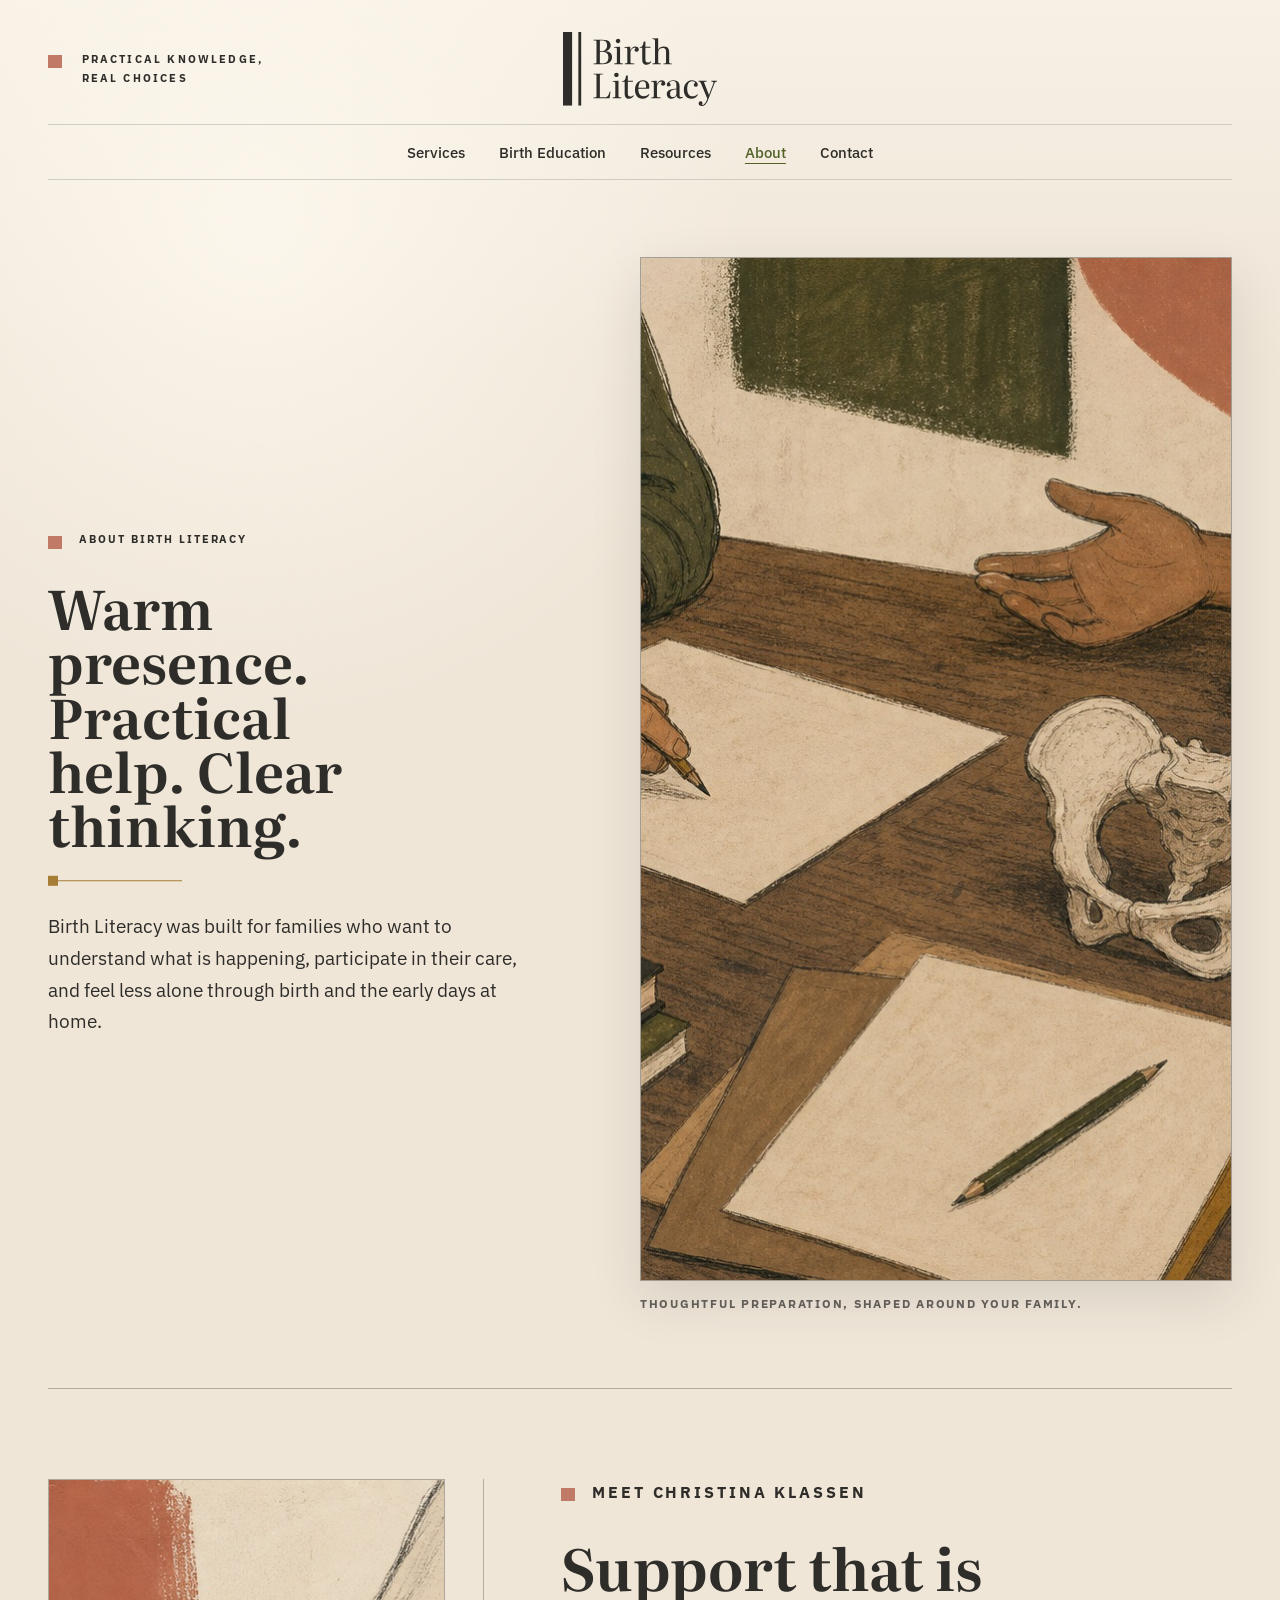
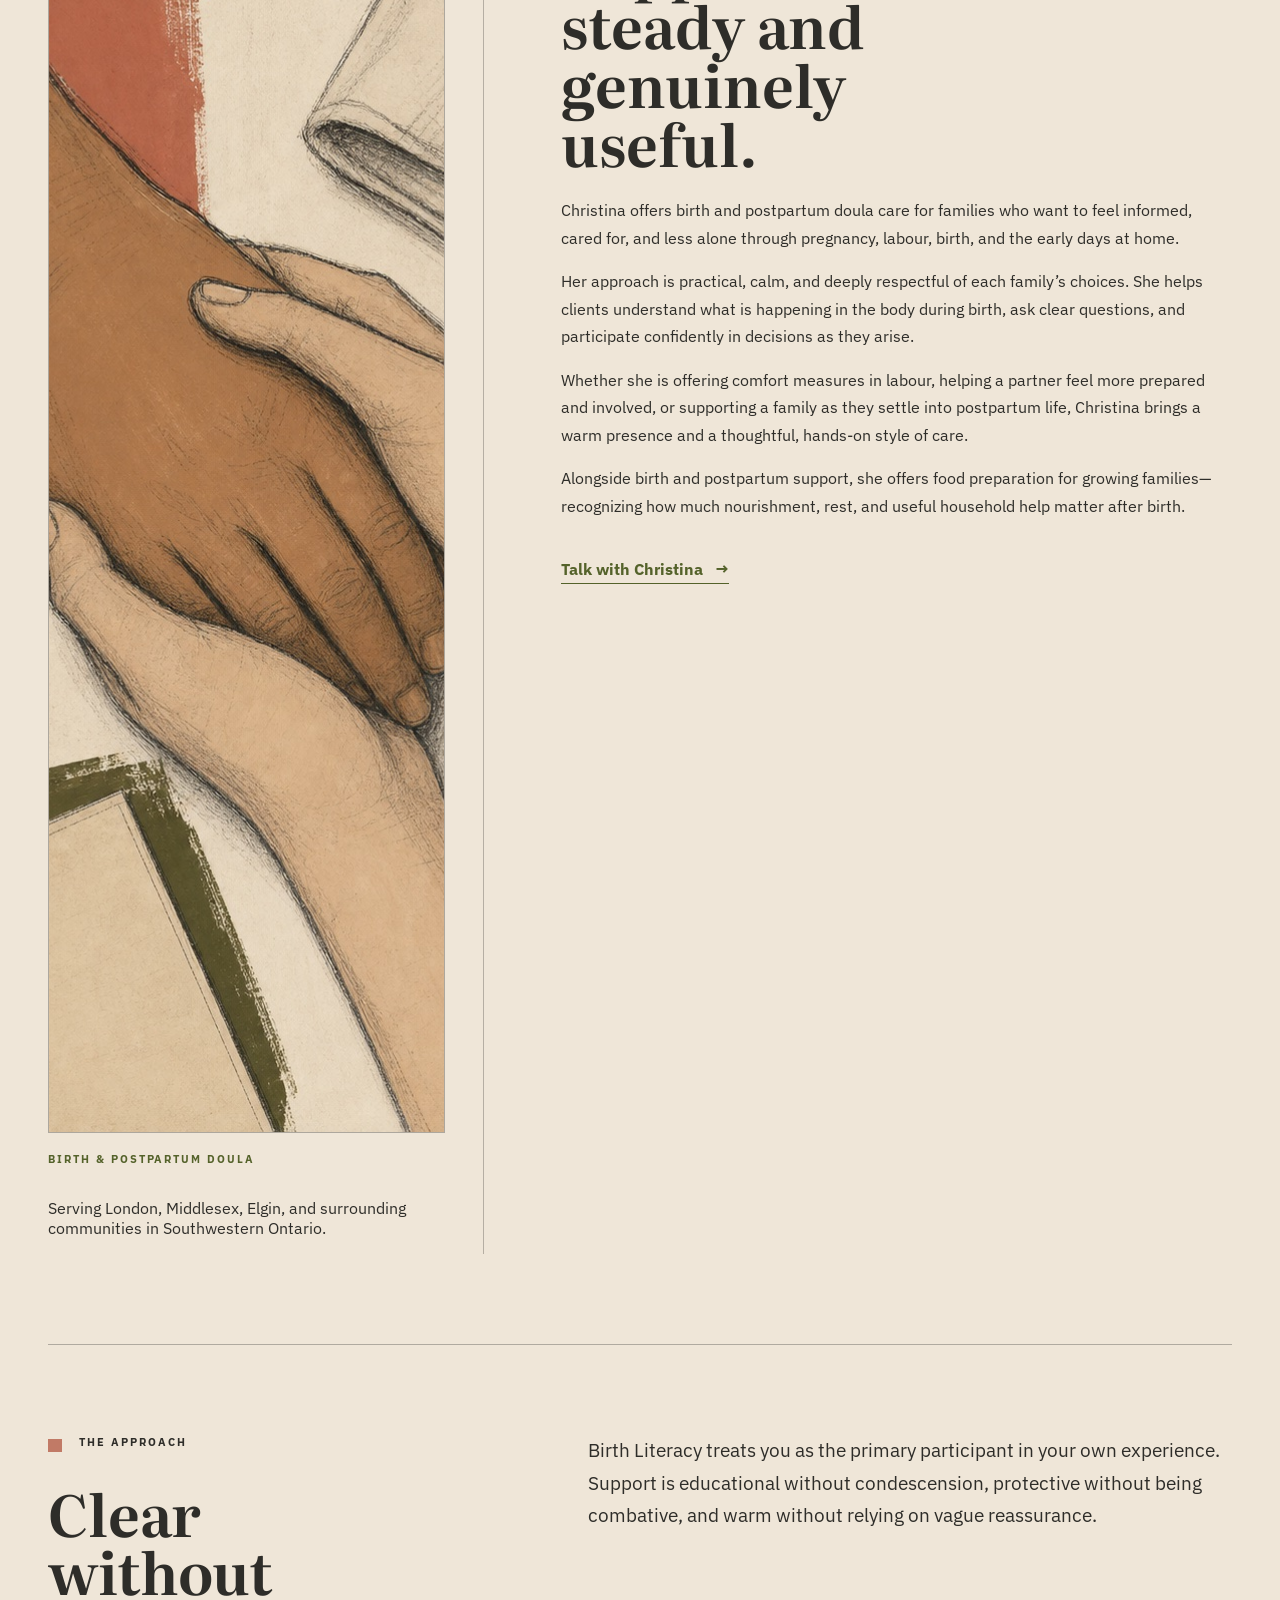
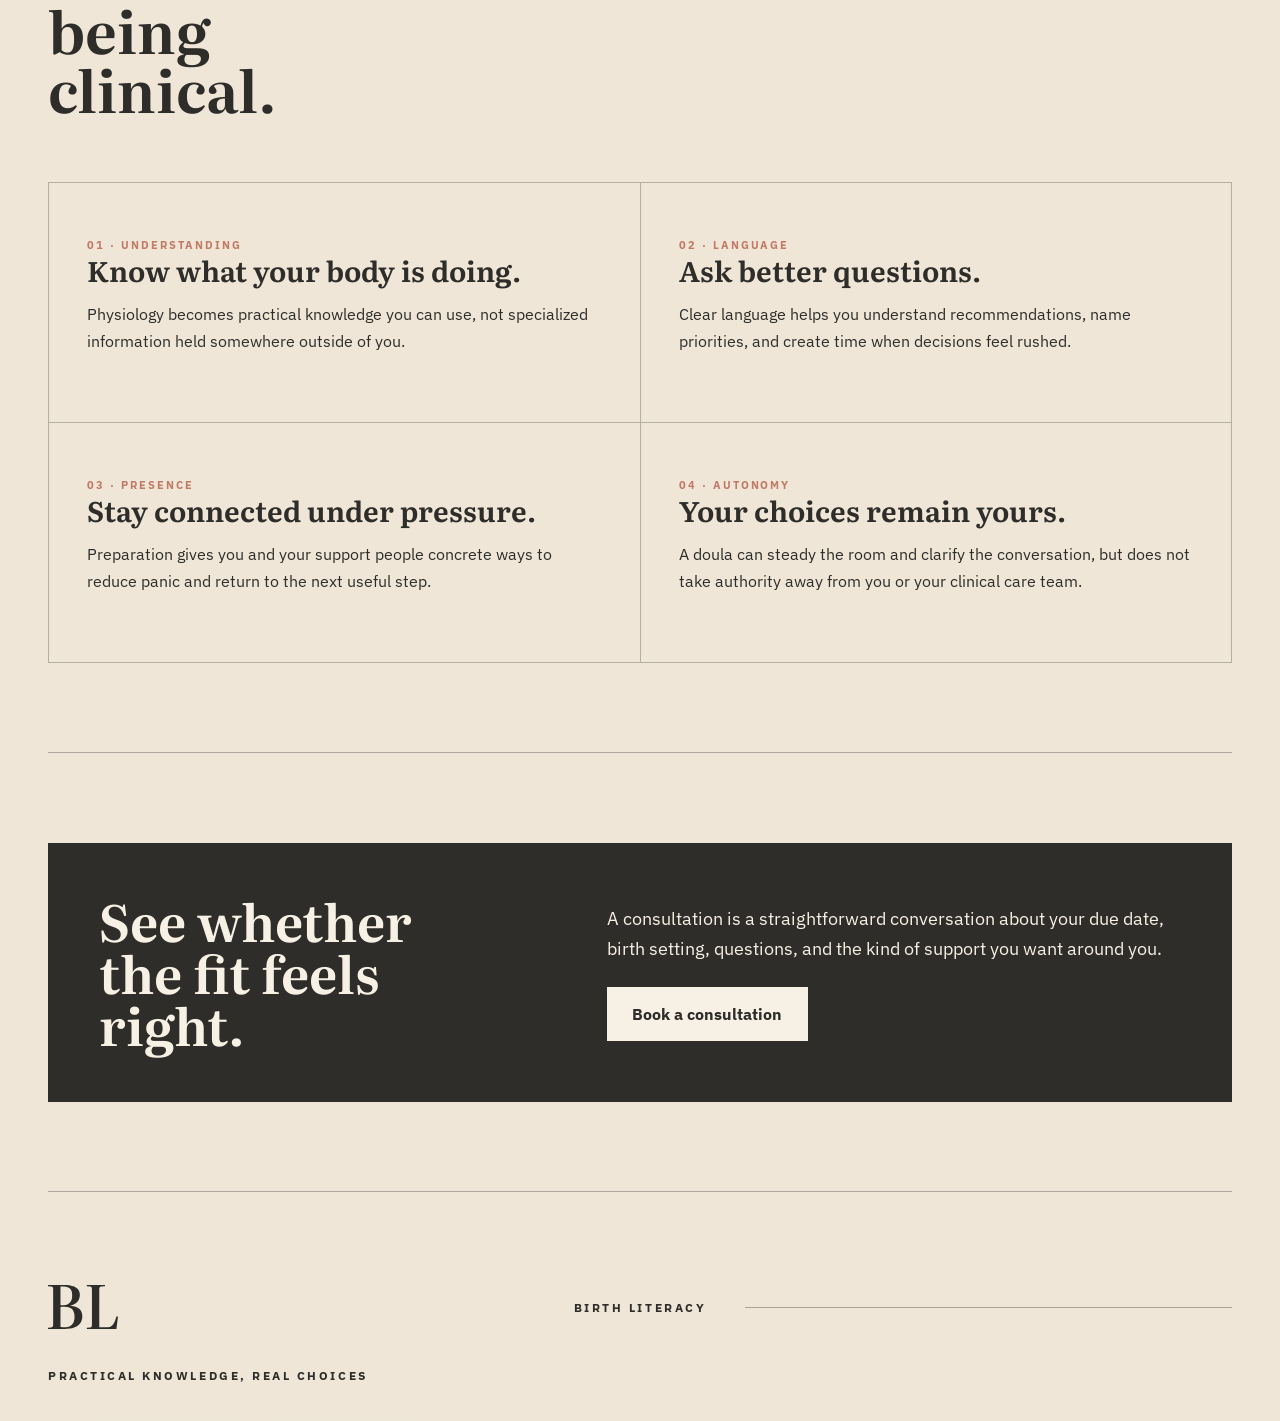
==== about.html @ 35ebf9c3 "Initial commit" ====
<!doctype html>
<html lang="en">
  <head>
    <meta charset="utf-8">
    <meta name="viewport" content="width=device-width, initial-scale=1">
    <meta name="description" content="Meet Christina Klassen, the birth and postpartum doula behind Birth Literacy, serving London, Middlesex, Elgin, and surrounding communities.">
    <title>About Christina | Birth Literacy</title>
    <link rel="preconnect" href="https://fonts.googleapis.com">
    <link rel="preconnect" href="https://fonts.gstatic.com" crossorigin>
    <link href="https://fonts.googleapis.com/css2?family=IBM+Plex+Sans:wght@400;500;600;700&amp;family=Literata:opsz,wght@7..72,500;7..72,600;7..72,700&amp;display=swap" rel="stylesheet">
    <link rel="icon" href="assets/logo-condensed.svg" type="image/svg+xml">
    <link rel="stylesheet" href="styles.css">
  </head>
  <body>
    <a class="skip-link" href="#main">Skip to main content</a>
    <header class="site-header" data-header>
      <div class="masthead" aria-label="Birth Literacy">
        <p class="masthead__kicker"><span aria-hidden="true"></span>Practical knowledge,<br>real choices</p>
        <a class="brand" href="index.html" aria-label="Birth Literacy home"><img src="assets/logo.svg" width="271" height="131" alt="Birth Literacy"></a>
      </div>
      <div class="nav-shell">
        <button class="nav-toggle" type="button" aria-expanded="false" aria-controls="primary-navigation"><span class="nav-toggle__lines" aria-hidden="true"></span><span class="nav-toggle__text">Menu</span></button>
        <nav class="primary-nav" id="primary-navigation" aria-label="Primary navigation">
          <a href="services.html">Services</a>
          <a href="birth-education.html">Birth Education</a>
          <a href="resources.html">Resources</a>
          <a href="about.html" aria-current="page">About</a>
          <a href="contact.html">Contact</a>
        </nav>
      </div>
    </header>

    <main class="page-main" id="main">
      <section class="page-hero" aria-labelledby="page-title">
        <div class="page-hero__copy">
          <p class="eyebrow"><span aria-hidden="true"></span>About Birth Literacy</p>
          <h1 id="page-title">Warm presence. Practical help. Clear thinking.</h1>
          <div class="measure-mark" aria-hidden="true"></div>
          <p class="page-hero__lede">Birth Literacy was built for families who want to understand what is happening, participate in their care, and feel less alone through birth and the early days at home.</p>
        </div>
        <figure class="page-hero__figure">
          <img src="assets/art-consultation.jpg" width="1536" height="1024" alt="Mixed-media illustration of a grounded birth preparation conversation at a table with notes and a pelvis model.">
          <figcaption>Thoughtful preparation, shaped around your family.</figcaption>
        </figure>
      </section>

      <section class="section-block" aria-labelledby="christina-title">
        <div class="about-profile">
          <aside class="about-profile__aside">
            <img src="assets/art-doula-support.jpg" width="1254" height="1254" alt="Mixed-media illustration of hands in a calm support gesture beside practical birth tools.">
            <p class="card-label">Birth &amp; postpartum doula</p>
            <p>Serving London, Middlesex, Elgin, and surrounding communities in Southwestern Ontario.</p>
          </aside>
          <div class="editorial-copy">
            <p class="eyebrow"><span aria-hidden="true"></span>Meet Christina Klassen</p>
            <h2 id="christina-title">Support that is steady and genuinely useful.</h2>
            <p>Christina offers birth and postpartum doula care for families who want to feel informed, cared for, and less alone through pregnancy, labour, birth, and the early days at home.</p>
            <p>Her approach is practical, calm, and deeply respectful of each family’s choices. She helps clients understand what is happening in the body during birth, ask clear questions, and participate confidently in decisions as they arise.</p>
            <p>Whether she is offering comfort measures in labour, helping a partner feel more prepared and involved, or supporting a family as they settle into postpartum life, Christina brings a warm presence and a thoughtful, hands-on style of care.</p>
            <p>Alongside birth and postpartum support, she offers food preparation for growing families—recognizing how much nourishment, rest, and useful household help matter after birth.</p>
            <a class="text-link" href="contact.html">Talk with Christina <span aria-hidden="true">→</span></a>
          </div>
        </div>
      </section>

      <section class="section-block" aria-labelledby="approach-title">
        <div class="section-heading">
          <div>
            <p class="eyebrow"><span aria-hidden="true"></span>The approach</p>
            <h2 id="approach-title">Clear without being clinical.</h2>
          </div>
          <p>Birth Literacy treats you as the primary participant in your own experience. Support is educational without condescension, protective without being combative, and warm without relying on vague reassurance.</p>
        </div>
        <div class="values-ledger">
          <article class="value-item">
            <p class="card-label">01 · Understanding</p>
            <h3>Know what your body is doing.</h3>
            <p>Physiology becomes practical knowledge you can use, not specialized information held somewhere outside of you.</p>
          </article>
          <article class="value-item">
            <p class="card-label">02 · Language</p>
            <h3>Ask better questions.</h3>
            <p>Clear language helps you understand recommendations, name priorities, and create time when decisions feel rushed.</p>
          </article>
          <article class="value-item">
            <p class="card-label">03 · Presence</p>
            <h3>Stay connected under pressure.</h3>
            <p>Preparation gives you and your support people concrete ways to reduce panic and return to the next useful step.</p>
          </article>
          <article class="value-item">
            <p class="card-label">04 · Autonomy</p>
            <h3>Your choices remain yours.</h3>
            <p>A doula can steady the room and clarify the conversation, but does not take authority away from you or your clinical care team.</p>
          </article>
        </div>
      </section>

      <section class="section-block">
        <div class="callout">
          <h2>See whether the fit feels right.</h2>
          <div>
            <p>A consultation is a straightforward conversation about your due date, birth setting, questions, and the kind of support you want around you.</p>
            <a class="button button--primary" href="contact.html">Book a consultation</a>
          </div>
        </div>
      </section>
    </main>

    <footer class="site-footer">
      <img src="assets/logo-condensed.svg" width="70" height="44" alt="Birth Literacy">
      <p>Birth Literacy</p><span aria-hidden="true"></span><p>Practical knowledge, real choices</p>
    </footer>
    <script src="script.js"></script>
  </body>
</html>
---- styles.css ----
:root {
  --ink: #2e2d29;
  --bone: #efe6d8;
  --bone-light: #f7f0e5;
  --bone-deep: #d9cebf;
  --olive: #54622a;
  --olive-dark: #3d4a1f;
  --clay: #c17a66;
  --brass: #a77d36;
  --white: #fffaf1;
  --shadow: 0 18px 48px rgba(46, 45, 41, 0.12);
  --serif: "Literata", Georgia, "Times New Roman", serif;
  --sans: "IBM Plex Sans", Arial, Helvetica, sans-serif;
  --page-pad: clamp(1rem, 4vw, 3rem);
  --rail-width: clamp(2.5rem, 5vw, 4.75rem);
}

*,
*::before,
*::after {
  box-sizing: border-box;
}

html {
  background: var(--bone);
  color: var(--ink);
  font-family: var(--sans);
  scroll-behavior: smooth;
}

@media (prefers-reduced-motion: reduce) {
  html {
    scroll-behavior: auto;
  }

  *,
  *::before,
  *::after {
    animation-duration: 0.01ms !important;
    animation-iteration-count: 1 !important;
    scroll-behavior: auto !important;
    transition-duration: 0.01ms !important;
  }
}

body {
  margin: 0;
  min-width: 320px;
  background:
    radial-gradient(circle at 20% 5%, rgba(255, 250, 241, 0.74), transparent 31rem),
    linear-gradient(180deg, var(--bone-light), var(--bone) 22rem);
  color: var(--ink);
}

body::before {
  position: fixed;
  inset: 0;
  z-index: -1;
  pointer-events: none;
  content: "";
  background-image:
    linear-gradient(rgba(46, 45, 41, 0.025) 1px, transparent 1px),
    linear-gradient(90deg, rgba(46, 45, 41, 0.018) 1px, transparent 1px);
  background-size: 32px 32px;
  mask-image: linear-gradient(to bottom, rgba(0, 0, 0, 0.28), rgba(0, 0, 0, 0.04));
}

img,
svg {
  display: block;
  max-width: 100%;
}

a {
  color: inherit;
}

a:hover {
  color: var(--olive);
}

a:focus-visible,
button:focus-visible,
input:focus-visible,
select:focus-visible,
textarea:focus-visible {
  outline: 3px solid var(--clay);
  outline-offset: 4px;
}

.skip-link {
  position: fixed;
  top: 1rem;
  left: 1rem;
  z-index: 20;
  padding: 0.75rem 1rem;
  background: var(--ink);
  color: var(--bone-light);
  font-weight: 700;
  transform: translateY(-150%);
}

.skip-link:focus {
  transform: translateY(0);
}

.site-header {
  position: relative;
  z-index: 10;
  width: min(100%, 1460px);
  margin: 0 auto;
  padding: clamp(1.1rem, 2.5vw, 2.1rem) var(--page-pad) 0;
}

.masthead {
  display: grid;
  grid-template-columns: minmax(9rem, 1fr) minmax(7rem, 12rem) minmax(9rem, 1fr);
  gap: clamp(1rem, 3vw, 3.2rem);
  align-items: center;
  padding: 0 0 clamp(0.75rem, 1.5vw, 1.1rem);
  border-bottom: 1px solid rgba(46, 45, 41, 0.18);
}

.brand {
  justify-self: center;
  width: clamp(7rem, 12vw, 11.5rem);
  text-decoration: none;
}

.brand img {
  width: 100%;
  height: auto;
}

.masthead__kicker {
  display: grid;
  grid-template-columns: auto 1fr;
  gap: 1.25rem;
  align-items: start;
  margin: 0;
  max-width: 18rem;
  color: var(--ink);
  font-size: clamp(0.68rem, 0.85vw, 0.83rem);
  font-weight: 700;
  letter-spacing: 0.2em;
  line-height: 1.75;
  text-transform: uppercase;
}

.masthead__kicker span,
.eyebrow span,
.square-marker {
  width: 0.85rem;
  height: 0.85rem;
  margin-top: 0.28rem;
  background: var(--clay);
}

.nav-shell {
  position: relative;
  padding: 0.55rem 0;
  border-bottom: 1px solid rgba(46, 45, 41, 0.18);
}

.primary-nav {
  display: flex;
  gap: clamp(1rem, 2.4vw, 2.8rem);
  align-items: center;
  justify-content: center;
  min-height: 2.3rem;
}

.primary-nav a:not(.button) {
  padding: 0.35rem 0.1rem;
  font-size: clamp(0.95rem, 1vw, 1.05rem);
  font-weight: 500;
  text-decoration-thickness: 1px;
  text-decoration-color: transparent;
  text-underline-offset: 0.35em;
}

.primary-nav a:not(.button):hover {
  text-decoration-color: currentColor;
}

.primary-nav a[aria-current="page"] {
  color: var(--olive);
  text-decoration-color: currentColor;
}

.nav-toggle {
  display: none;
}

.button {
  display: inline-flex;
  align-items: center;
  justify-content: center;
  min-height: 3.35rem;
  padding: 0.9rem 1.55rem;
  border: 1.5px solid var(--olive);
  border-radius: 0;
  font: 700 1rem/1 var(--sans);
  text-align: center;
  text-decoration: none;
  transition: background 160ms ease, color 160ms ease, border-color 160ms ease, transform 160ms ease;
}

.button:hover {
  transform: translateY(-1px);
}

.button--primary {
  background: var(--olive);
  color: var(--bone-light);
}

.button--primary:hover {
  background: var(--olive-dark);
  color: var(--bone-light);
}

.button--secondary {
  background: transparent;
  color: var(--ink);
}

.button--secondary:hover {
  border-color: var(--ink);
  background: rgba(84, 98, 42, 0.08);
  color: var(--ink);
}

main {
  width: min(100%, 1460px);
  margin: 0 auto;
  padding: 0 var(--page-pad) clamp(2rem, 5vw, 4rem);
}

.hero,
.support-section,
.confidence-section {
  position: relative;
  display: grid;
  gap: clamp(1rem, 3vw, 3.5rem);
}

.hero {
  grid-template-columns: minmax(18rem, 0.86fr) minmax(22rem, 0.82fr);
  align-items: center;
  min-height: clamp(22rem, 31vw, 29rem);
  padding: clamp(0.75rem, 1.7vw, 1.8rem) 0 clamp(1rem, 2vw, 2rem);
}

.hero__content {
  grid-column: 1;
  max-width: 34rem;
}

.hero__content .eyebrow {
  margin-bottom: 1.35rem;
}

.eyebrow,
.card-label {
  display: flex;
  gap: 1.1rem;
  align-items: center;
  margin: 0 0 1.9rem;
  color: var(--ink);
  font-size: clamp(0.68rem, 0.8vw, 0.78rem);
  font-weight: 700;
  letter-spacing: 0.18em;
  line-height: 1.45;
  text-transform: uppercase;
}

h1,
h2,
h3 {
  margin: 0;
  font-family: var(--serif);
  font-weight: 650;
  letter-spacing: 0;
}

h1 {
  max-width: 11.5ch;
  font-size: clamp(2.9rem, 4.25vw, 4.25rem);
  line-height: 1;
}

h2 {
  font-size: clamp(2.8rem, 4.5vw, 5rem);
  line-height: 1.02;
}

h3 {
  font-size: clamp(1.75rem, 2.3vw, 2.45rem);
  line-height: 1.08;
}

.measure-mark {
  position: relative;
  width: 8.4rem;
  height: 1.2rem;
  margin: 1.2rem 0 1.25rem;
}

.measure-mark::before,
.measure-mark::after {
  position: absolute;
  top: 50%;
  content: "";
  transform: translateY(-50%);
}

.measure-mark::before {
  left: 0;
  width: 100%;
  height: 1.5px;
  background: var(--brass);
}

.measure-mark::after {
  left: 0;
  width: 0.65rem;
  height: 0.65rem;
  background: var(--brass);
}

.hero__lede,
.support-feature p,
.support-note p,
.principle p,
.about-section p,
.contact-section p {
  font-size: clamp(1rem, 1.18vw, 1.18rem);
  line-height: 1.7;
}

.hero__lede {
  max-width: 30rem;
  margin: 0 0 1.55rem;
}

.actions {
  display: flex;
  flex-wrap: wrap;
  gap: 1rem;
}

.hero__figure {
  grid-column: 2;
  justify-self: end;
  position: relative;
  width: min(100%, 31rem);
  margin: 0;
}

.hero__figure::before {
  position: absolute;
  inset: clamp(0.7rem, 1.3vw, 1.1rem) clamp(-0.8rem, -1vw, -0.4rem) clamp(-0.8rem, -1vw, -0.4rem) clamp(0.7rem, 1.2vw, 1rem);
  z-index: -1;
  border: 1px solid rgba(46, 45, 41, 0.32);
  content: "";
}

.hero__image {
  width: 100%;
  height: clamp(17.5rem, 24vw, 23rem);
  object-fit: cover;
  object-position: 50% 54%;
  border: 1px solid rgba(46, 45, 41, 0.4);
  box-shadow: var(--shadow);
}

.hero__figure figcaption {
  margin-top: 0.9rem;
  color: rgba(46, 45, 41, 0.72);
  font-size: 0.86rem;
  font-weight: 700;
  letter-spacing: 0.14em;
  line-height: 1.4;
  text-transform: uppercase;
}

.index-line,
.site-footer {
  display: grid;
  grid-template-columns: 1fr auto 1fr;
  gap: clamp(1rem, 3vw, 2.5rem);
  align-items: center;
}

.index-line {
  margin: 0 0 clamp(2rem, 5vw, 4.8rem);
}

.index-line span,
.site-footer > span {
  height: 1px;
  background: rgba(46, 45, 41, 0.36);
}

.index-line p,
.site-footer p {
  margin: 0;
  font-size: clamp(0.72rem, 0.85vw, 0.82rem);
  font-weight: 700;
  letter-spacing: 0.22em;
  text-transform: uppercase;
}

.index-line b {
  display: inline-block;
  width: 0.42rem;
  height: 0.42rem;
  margin: 0 1rem 0.12rem;
  border-radius: 999px;
  background: var(--brass);
}

.support-section,
.confidence-section {
  padding: 0 0 clamp(3rem, 6vw, 5.6rem);
  border-bottom: 1px solid rgba(46, 45, 41, 0.32);
}

.support-intro {
  grid-column: 1;
  display: grid;
  grid-template-columns: minmax(15rem, 0.72fr) minmax(30rem, 1.4fr);
  gap: clamp(2rem, 4vw, 4rem);
  align-items: start;
}

.support-intro h2 {
  max-width: 10ch;
}

.support-layout {
  grid-column: 1;
  display: grid;
  grid-template-columns: repeat(3, minmax(0, 1fr));
  gap: clamp(1rem, 2vw, 1.8rem);
  margin-top: clamp(0.5rem, 2vw, 1.5rem);
}

.support-feature,
.support-note {
  position: relative;
  display: grid;
  grid-template-rows: auto auto auto 1fr auto;
  align-content: start;
  min-height: 19.5rem;
  padding: clamp(1.4rem, 2.5vw, 2.2rem);
  border-left: 1px solid rgba(46, 45, 41, 0.34);
}

.support-note {
  align-self: stretch;
  border-right: 1px solid rgba(46, 45, 41, 0.34);
}

.support-layout > :last-child {
  border-right: 1px solid rgba(46, 45, 41, 0.34);
}

.letter-marker {
  position: absolute;
  top: 1.4rem;
  left: 1.4rem;
  display: grid;
  place-items: center;
  width: 1.45rem;
  height: 1.45rem;
  background: var(--olive);
  color: var(--bone-light);
  font-size: 0.75rem;
  font-weight: 700;
}

.support-visual,
.principle__image {
  align-self: start;
  width: 100%;
  aspect-ratio: 1;
  height: auto;
  object-fit: cover;
  border: 1px solid rgba(46, 45, 41, 0.34);
  box-shadow: 0 12px 30px rgba(46, 45, 41, 0.08);
}

.support-visual {
  width: min(100%, 12rem);
  margin: 0 0 1.3rem;
}

.support-visual--note {
  margin: 0 0 1.3rem;
}

.support-feature p,
.support-note p,
.principle p {
  margin: 1rem 0 0;
}

.support-feature .card-label,
.support-note .card-label {
  margin-bottom: 0.65rem;
  color: var(--olive);
  letter-spacing: 0.16em;
}

.text-link {
  display: inline-flex;
  gap: 0.75rem;
  align-items: center;
  margin-top: 1.4rem;
  padding-bottom: 0.25rem;
  border-bottom: 1.5px solid var(--olive);
  color: var(--olive);
  font-weight: 700;
  text-decoration: none;
}

.text-link:hover {
  color: var(--ink);
  border-bottom-color: var(--ink);
}

/* Interior pages */

.page-main {
  padding-top: clamp(1.5rem, 3vw, 3rem);
}

.page-hero {
  display: grid;
  grid-template-columns: minmax(18rem, 0.82fr) minmax(22rem, 1fr);
  gap: clamp(2rem, 6vw, 7rem);
  align-items: center;
  padding: clamp(1.5rem, 3vw, 2.8rem) 0 clamp(3rem, 6vw, 6rem);
  border-bottom: 1px solid rgba(46, 45, 41, 0.32);
}

.page-hero__copy {
  max-width: 39rem;
}

.page-hero h1 {
  max-width: 11ch;
}

.page-hero__lede {
  max-width: 36rem;
  margin: 0;
  font-size: clamp(1.15rem, 1.5vw, 1.45rem);
  line-height: 1.65;
}

.page-hero__figure {
  position: relative;
  width: min(100%, 37rem);
  margin: 0;
  justify-self: end;
}

.page-hero__figure::before {
  position: absolute;
  inset: 0.9rem -0.8rem -0.8rem 0.9rem;
  z-index: -1;
  border: 1px solid rgba(46, 45, 41, 0.32);
  content: "";
}

.page-hero__figure img {
  width: 100%;
  aspect-ratio: 4 / 3;
  object-fit: cover;
  border: 1px solid rgba(46, 45, 41, 0.4);
  box-shadow: var(--shadow);
}

.page-hero__figure figcaption {
  margin-top: 0.9rem;
  color: rgba(46, 45, 41, 0.72);
  font-size: 0.78rem;
  font-weight: 700;
  letter-spacing: 0.14em;
  text-transform: uppercase;
}

.section-block {
  padding: clamp(3.2rem, 7vw, 7rem) 0;
  border-bottom: 1px solid rgba(46, 45, 41, 0.32);
}

.section-heading {
  display: grid;
  grid-template-columns: minmax(15rem, 0.72fr) minmax(20rem, 1fr);
  gap: clamp(2rem, 6vw, 7rem);
  align-items: start;
  margin-bottom: clamp(2.2rem, 5vw, 4.6rem);
}

.section-heading h2 {
  max-width: 10.5ch;
}

.section-heading > p {
  max-width: 43rem;
  margin: 0;
  font-size: clamp(1.15rem, 1.5vw, 1.45rem);
  line-height: 1.7;
}

.service-detail {
  display: grid;
  grid-template-columns: minmax(13rem, 0.62fr) minmax(20rem, 1.38fr);
  gap: clamp(2rem, 6vw, 7rem);
  padding: clamp(2.8rem, 5vw, 5rem) 0;
  border-top: 1px solid rgba(46, 45, 41, 0.24);
  scroll-margin-top: 2rem;
}

.service-detail:first-of-type {
  border-top: 0;
  padding-top: 0;
}

.service-detail__label {
  position: relative;
  padding-left: 3.2rem;
}

.service-detail__label .letter-marker {
  top: 0.25rem;
  left: 0;
}

.service-detail__label .card-label {
  margin-bottom: 0.8rem;
  color: var(--olive);
}

.service-detail__label h3 {
  max-width: 12ch;
}

.service-detail__body {
  display: grid;
  grid-template-columns: minmax(0, 1fr) minmax(11rem, 0.62fr);
  gap: clamp(1.5rem, 4vw, 4rem);
}

.service-detail__body > div > p:first-child,
.editorial-copy > p:first-child {
  margin-top: 0;
}

.service-detail__body p,
.editorial-copy p,
.resource-entry p,
.faq-list p,
.contact-panel p {
  font-size: clamp(1rem, 1.18vw, 1.18rem);
  line-height: 1.72;
}

.service-detail__body img {
  width: 100%;
  aspect-ratio: 1;
  object-fit: cover;
  border: 1px solid rgba(46, 45, 41, 0.34);
}

.plain-list,
.check-list {
  margin: 1.5rem 0 0;
  padding: 0;
  list-style: none;
}

.plain-list li,
.check-list li {
  position: relative;
  padding: 0.75rem 0 0.75rem 1.5rem;
  border-top: 1px solid rgba(46, 45, 41, 0.18);
  line-height: 1.55;
}

.plain-list li::before,
.check-list li::before {
  position: absolute;
  top: 1.25rem;
  left: 0;
  width: 0.45rem;
  height: 0.45rem;
  background: var(--brass);
  content: "";
}

.process-list {
  display: grid;
  grid-template-columns: repeat(4, minmax(0, 1fr));
  margin: 0;
  padding: 0;
  list-style: none;
}

.process-list li {
  min-height: 13rem;
  padding: 0 clamp(1rem, 2vw, 2rem);
  border-left: 1px solid rgba(46, 45, 41, 0.28);
}

.process-list li:last-child {
  border-right: 1px solid rgba(46, 45, 41, 0.28);
}

.process-list strong {
  display: block;
  margin-bottom: 1rem;
  color: var(--clay);
  font-family: var(--serif);
  font-size: clamp(2rem, 3vw, 3.2rem);
  line-height: 1;
}

.process-list h3 {
  font-size: clamp(1.35rem, 1.8vw, 1.8rem);
}

.process-list p {
  margin: 0.8rem 0 0;
  line-height: 1.6;
}

.topic-ledger,
.resource-list {
  border-top: 1px solid rgba(46, 45, 41, 0.34);
}

.topic-row,
.resource-entry {
  display: grid;
  grid-template-columns: 5rem minmax(15rem, 0.78fr) minmax(20rem, 1fr);
  gap: clamp(1rem, 4vw, 4rem);
  padding: clamp(1.8rem, 3vw, 3rem) 0;
  border-bottom: 1px solid rgba(46, 45, 41, 0.28);
}

.topic-row__number,
.resource-entry__number {
  margin: 0;
  color: var(--clay);
  font-family: var(--serif);
  font-size: clamp(2rem, 3.4vw, 3.5rem);
  line-height: 1;
}

.topic-row h3,
.resource-entry h2 {
  font-size: clamp(1.6rem, 2.5vw, 2.6rem);
}

.topic-row p,
.resource-entry p {
  margin: 0;
}

.callout {
  display: grid;
  grid-template-columns: minmax(16rem, 0.75fr) minmax(20rem, 1fr);
  gap: clamp(2rem, 6vw, 7rem);
  align-items: center;
  padding: clamp(2rem, 4vw, 4rem);
  background: var(--ink);
  color: var(--bone-light);
}

.callout h2 {
  max-width: 11ch;
  font-size: clamp(2.3rem, 4vw, 4.2rem);
}

.callout p {
  max-width: 42rem;
  margin: 0 0 1.5rem;
  font-size: clamp(1.1rem, 1.4vw, 1.35rem);
  line-height: 1.65;
}

.callout .button--primary {
  border-color: var(--bone-light);
  background: var(--bone-light);
  color: var(--ink);
}

.callout .button--primary:hover {
  border-color: var(--clay);
  background: var(--clay);
  color: var(--ink);
}

.resource-entry {
  grid-template-columns: 5rem minmax(16rem, 0.82fr) minmax(20rem, 1fr);
}

.resource-entry__body p + p {
  margin-top: 1rem;
}

.resource-entry blockquote {
  margin: 1.5rem 0 0;
  padding: 1rem 0 1rem 1.5rem;
  border-left: 0.45rem solid var(--brass);
  font-family: var(--serif);
  font-size: clamp(1.2rem, 1.8vw, 1.65rem);
  line-height: 1.5;
}

.faq-list {
  max-width: 56rem;
  margin-left: auto;
}

.faq-list details {
  border-top: 1px solid rgba(46, 45, 41, 0.3);
}

.faq-list details:last-child {
  border-bottom: 1px solid rgba(46, 45, 41, 0.3);
}

.faq-list summary {
  padding: 1.35rem 3rem 1.35rem 0;
  cursor: pointer;
  font-family: var(--serif);
  font-size: clamp(1.25rem, 2vw, 1.8rem);
  font-weight: 650;
}

.faq-list details p {
  max-width: 46rem;
  margin: 0;
  padding: 0 0 1.5rem;
}

.about-profile {
  display: grid;
  grid-template-columns: minmax(14rem, 0.65fr) minmax(22rem, 1fr);
  gap: clamp(2rem, 6vw, 7rem);
}

.about-profile__aside {
  padding-right: clamp(1rem, 3vw, 3rem);
  border-right: 1px solid rgba(46, 45, 41, 0.3);
}

.about-profile__aside img {
  width: 100%;
  aspect-ratio: 1;
  object-fit: cover;
  border: 1px solid rgba(46, 45, 41, 0.34);
}

.about-profile__aside .card-label {
  margin-top: 1.2rem;
  color: var(--olive);
}

.editorial-copy {
  max-width: 47rem;
}

.editorial-copy h2 {
  max-width: 12ch;
  margin-bottom: 1.6rem;
}

.values-ledger {
  display: grid;
  grid-template-columns: repeat(2, minmax(0, 1fr));
  border-top: 1px solid rgba(46, 45, 41, 0.3);
  border-left: 1px solid rgba(46, 45, 41, 0.3);
}

.value-item {
  min-height: 15rem;
  padding: clamp(1.5rem, 3vw, 3rem);
  border-right: 1px solid rgba(46, 45, 41, 0.3);
  border-bottom: 1px solid rgba(46, 45, 41, 0.3);
}

.value-item .card-label {
  color: var(--clay);
}

.value-item h3 {
  font-size: clamp(1.5rem, 2.2vw, 2.2rem);
}

.value-item p {
  margin: 1rem 0 0;
  line-height: 1.65;
}

.contact-grid {
  display: grid;
  grid-template-columns: minmax(16rem, 0.7fr) minmax(22rem, 1fr);
  gap: clamp(2rem, 7vw, 8rem);
  align-items: start;
}

.contact-panel {
  padding: clamp(1.5rem, 3vw, 3rem);
  border: 1px solid rgba(46, 45, 41, 0.34);
  background: rgba(255, 250, 241, 0.34);
}

.contact-panel h2 {
  max-width: 10ch;
  font-size: clamp(2rem, 3.3vw, 3.4rem);
}

.contact-panel .email-link {
  display: inline-block;
  margin-top: 1.25rem;
}

.contact-form {
  display: grid;
  grid-template-columns: repeat(2, minmax(0, 1fr));
  gap: 1.2rem 1.5rem;
}

.form-field {
  display: grid;
  gap: 0.55rem;
}

.form-field--full {
  grid-column: 1 / -1;
}

.form-field label {
  font-size: 0.8rem;
  font-weight: 700;
  letter-spacing: 0.12em;
  text-transform: uppercase;
}

.form-field input,
.form-field select,
.form-field textarea {
  width: 100%;
  min-height: 3.25rem;
  padding: 0.8rem 0.9rem;
  border: 1px solid rgba(46, 45, 41, 0.55);
  border-radius: 0;
  background: var(--bone-light);
  color: var(--ink);
  font: 1rem/1.45 var(--sans);
}

.form-field textarea {
  min-height: 9.5rem;
  resize: vertical;
}

.form-note {
  grid-column: 1 / -1;
  margin: 0;
  color: rgba(46, 45, 41, 0.72);
  font-size: 0.88rem;
  line-height: 1.5;
}

.contact-form .button {
  justify-self: start;
}

.confidence-section {
  grid-template-columns: minmax(0, 1fr);
  padding-top: clamp(2.6rem, 5vw, 4.6rem);
}

.section-anchor {
  position: absolute;
  top: -1rem;
}

.confidence-heading {
  grid-column: 1;
  max-width: 42rem;
}

.principles {
  grid-column: 1;
  display: grid;
  grid-template-columns: repeat(3, minmax(0, 1fr));
  gap: clamp(1rem, 2.2vw, 2.4rem);
  margin-top: clamp(1.5rem, 3vw, 2.6rem);
}

.principle {
  display: grid;
  grid-template-columns: auto minmax(5.5rem, 7.25rem) minmax(0, 1fr);
  gap: clamp(0.8rem, 1.5vw, 1.4rem);
  min-height: 12rem;
  padding-left: clamp(0rem, 1.2vw, 1rem);
  border-left: 1px solid rgba(46, 45, 41, 0.28);
}

.principle:first-child {
  border-left-color: transparent;
  padding-left: 0;
}

.principle__number {
  margin: 0 !important;
  color: var(--clay);
  font-family: var(--serif);
  font-size: clamp(2rem, 3.4vw, 3.5rem) !important;
  line-height: 1 !important;
}

.principle h3 {
  font-size: clamp(1.45rem, 2vw, 2rem);
}

.about-section,
.contact-section {
  display: grid;
  grid-template-columns: minmax(16rem, 0.72fr) minmax(20rem, 1fr);
  gap: clamp(2rem, 6vw, 7rem);
  padding: clamp(3rem, 6vw, 6rem) 0;
  border-bottom: 1px solid rgba(46, 45, 41, 0.32);
}

.about-section p,
.contact-copy p {
  max-width: 44rem;
  margin: 0;
  font-size: clamp(1.2rem, 1.5vw, 1.55rem);
  line-height: 1.7;
}

.about-section .eyebrow,
.contact-section .eyebrow {
  margin-bottom: 1.2rem;
}

.about-section h2,
.contact-section h2 {
  max-width: 10.5ch;
}

.contact-section {
  align-items: start;
  border-bottom: 0;
}

.contact-copy p {
  margin-top: 1.4rem;
}

.contact-card {
  display: grid;
  gap: clamp(1rem, 2vw, 1.5rem);
  border-left: 1px solid rgba(46, 45, 41, 0.34);
  padding-left: clamp(1.2rem, 2.6vw, 2.6rem);
}

.contact-card img {
  width: 100%;
  aspect-ratio: 16 / 10;
  height: auto;
  object-fit: cover;
  border: 1px solid rgba(46, 45, 41, 0.34);
}

.contact-card__body {
  display: flex;
  flex-direction: column;
  min-width: 0;
}

.contact-card__body .card-label {
  margin-bottom: 0.75rem;
  color: var(--olive);
}

.email-link {
  color: var(--ink);
  font-family: var(--serif);
  font-size: clamp(1.65rem, 2.7vw, 3rem);
  font-weight: 650;
  line-height: 1.05;
  overflow-wrap: anywhere;
  text-decoration-color: var(--clay);
  text-decoration-thickness: 0.08em;
  text-underline-offset: 0.12em;
}

.email-link:hover {
  color: var(--olive);
}

.site-footer {
  width: min(100%, 1460px);
  margin: 0 auto;
  padding: 1.8rem var(--page-pad) 2.4rem;
}

.site-footer img {
  width: 4.4rem;
  height: auto;
}

@media (max-width: 1120px) {
  .masthead {
    grid-template-columns: 1fr;
    justify-items: center;
    text-align: center;
  }

  .masthead__kicker {
    display: none;
  }

  .hero__content,
  .hero__figure {
    grid-column: 1;
  }

  .hero__figure {
    justify-self: center;
    width: min(100%, 31rem);
  }

  .support-intro {
    grid-template-columns: 1fr;
  }

  .principles,
  .about-section,
  .contact-section {
    grid-template-columns: 1fr;
  }

  .process-list {
    grid-template-columns: repeat(2, minmax(0, 1fr));
  }

  .process-list li:nth-child(3) {
    border-top: 1px solid rgba(46, 45, 41, 0.28);
    padding-top: 2rem;
  }

  .process-list li:nth-child(4) {
    border-top: 1px solid rgba(46, 45, 41, 0.28);
    border-right: 1px solid rgba(46, 45, 41, 0.28);
    padding-top: 2rem;
  }
}

@media (max-width: 820px) {
  :root {
    --page-pad: 1rem;
    --rail-width: 0rem;
  }

  .site-header {
    padding-top: 0.75rem;
  }

  .masthead {
    padding-bottom: 0.75rem;
  }

  .brand {
    width: min(10rem, 52vw);
  }

  .nav-shell {
    display: flex;
    justify-content: center;
    padding: 0.6rem 0;
  }

  .nav-toggle {
    display: inline-flex;
    gap: 0.7rem;
    align-items: center;
    min-height: 2.75rem;
    padding: 0.75rem 1rem;
    border: 1.5px solid var(--ink);
    background: transparent;
    color: var(--ink);
    font: 700 0.9rem/1 var(--sans);
    letter-spacing: 0.12em;
    text-transform: uppercase;
  }

  .nav-toggle__lines {
    position: relative;
    width: 1.1rem;
    height: 0.75rem;
  }

  .nav-toggle__lines::before,
  .nav-toggle__lines::after {
    position: absolute;
    left: 0;
    width: 100%;
    height: 2px;
    background: currentColor;
    content: "";
  }

  .nav-toggle__lines::before {
    top: 0.1rem;
  }

  .nav-toggle__lines::after {
    bottom: 0.1rem;
  }

  .primary-nav {
    position: absolute;
    top: calc(100% - 1px);
    right: 0;
    left: 0;
    display: none;
    flex-direction: column;
    align-items: stretch;
    gap: 0;
    padding: 0.6rem;
    border: 1px solid rgba(46, 45, 41, 0.36);
    background: var(--bone-light);
    box-shadow: var(--shadow);
  }

  .site-header.is-open .primary-nav {
    display: flex;
  }

  .primary-nav a:not(.button),
  .primary-nav .button {
    width: 100%;
    justify-content: center;
    padding: 0.95rem 1rem;
  }

  .hero,
  .support-section,
  .confidence-section,
  .page-hero {
    display: block;
  }

  .hero {
    min-height: 0;
    padding-top: 1.35rem;
  }

  h1 {
    max-width: 10ch;
    font-size: clamp(2.2rem, 9.6vw, 2.9rem);
    line-height: 1.02;
  }

  h2 {
    font-size: clamp(2.45rem, 12vw, 4rem);
  }

  .hero__figure {
    margin-top: 1.45rem;
    width: 100%;
  }

  .hero__image {
    height: clamp(17rem, 76vw, 22rem);
  }

  .index-line {
    grid-template-columns: 1fr;
    justify-items: center;
    margin-top: 0.4rem;
    text-align: center;
  }

  .index-line p {
    display: flex;
    flex-wrap: wrap;
    justify-content: center;
    gap: 0.45rem 0.75rem;
    width: 100%;
    letter-spacing: 0.16em;
  }

  .index-line b {
    margin: 0 0 0.12rem;
  }

  .index-line span {
    width: 100%;
  }

  .support-layout,
  .principles {
    display: grid;
    grid-template-columns: 1fr;
  }

  .support-feature,
  .support-note,
  .support-feature--birth,
  .support-feature--doula {
    grid-column: auto;
    grid-row: auto;
  }

  .support-note {
    border-right: 0;
  }

  .support-feature {
    min-height: 0;
  }

  .support-layout > :last-child {
    border-right: 0;
  }

  .page-main {
    padding-top: 0;
  }

  .page-hero {
    padding-top: 1.35rem;
  }

  .page-hero__figure {
    width: 100%;
    margin-top: 2rem;
  }

  .section-heading,
  .service-detail,
  .service-detail__body,
  .callout,
  .about-profile,
  .contact-grid {
    grid-template-columns: 1fr;
  }

  .service-detail__body img {
    width: min(100%, 19rem);
  }

  .topic-row,
  .resource-entry {
    grid-template-columns: 3.5rem 1fr;
  }

  .topic-row > p:last-child,
  .resource-entry__body {
    grid-column: 2;
  }

  .about-profile__aside {
    padding-right: 0;
    padding-bottom: 2rem;
    border-right: 0;
    border-bottom: 1px solid rgba(46, 45, 41, 0.3);
  }

  .about-profile__aside img {
    width: min(100%, 22rem);
  }

  .values-ledger {
    grid-template-columns: 1fr;
  }

  .faq-list {
    margin-left: 0;
  }

  .principle,
  .principle:first-child {
    grid-template-columns: auto minmax(5.5rem, 7rem) 1fr;
    padding: 1.2rem 0 1.2rem 0;
    border-top: 1px solid rgba(46, 45, 41, 0.28);
    border-left: 0;
  }

  .about-section,
  .contact-section {
    padding: 3rem 0;
  }

  .contact-card {
    padding-left: 0;
    border-left: 0;
  }

  .contact-card img {
    aspect-ratio: 4 / 3;
  }

  .site-footer {
    grid-template-columns: 1fr;
    justify-items: center;
    text-align: center;
  }

  .site-footer > span {
    width: 100%;
  }
}

@media (max-width: 520px) {
  .eyebrow,
  .card-label {
    gap: 0.75rem;
    font-size: 0.62rem;
    letter-spacing: 0.12em;
  }

  .index-line p {
    font-size: 0.62rem;
    letter-spacing: 0.1em;
  }

  .actions {
    display: grid;
  }

  .button {
    width: 100%;
  }

  .hero__figure figcaption {
    font-size: 0.76rem;
  }

  .email-link {
    font-size: clamp(1.35rem, 7.2vw, 1.85rem);
  }

  .support-visual {
    width: min(100%, 13rem);
    margin-left: auto;
    margin-right: auto;
  }

  .principle {
    display: block;
  }

  .principle__image {
    width: min(100%, 13rem);
    margin: 0 0 1rem;
  }

  .principle__number {
    margin-bottom: 0.75rem !important;
  }

  .principle h3 {
    font-size: 1.35rem;
  }

  .process-list,
  .contact-form {
    grid-template-columns: 1fr;
  }

  .process-list li,
  .process-list li:nth-child(3),
  .process-list li:nth-child(4) {
    min-height: 0;
    padding: 1.5rem 0;
    border-top: 1px solid rgba(46, 45, 41, 0.28);
    border-right: 0;
    border-left: 0;
  }

  .topic-row,
  .resource-entry {
    display: block;
  }

  .topic-row__number,
  .resource-entry__number {
    margin-bottom: 1rem;
  }

  .topic-row h3,
  .resource-entry h2 {
    margin-bottom: 1rem;
  }
}
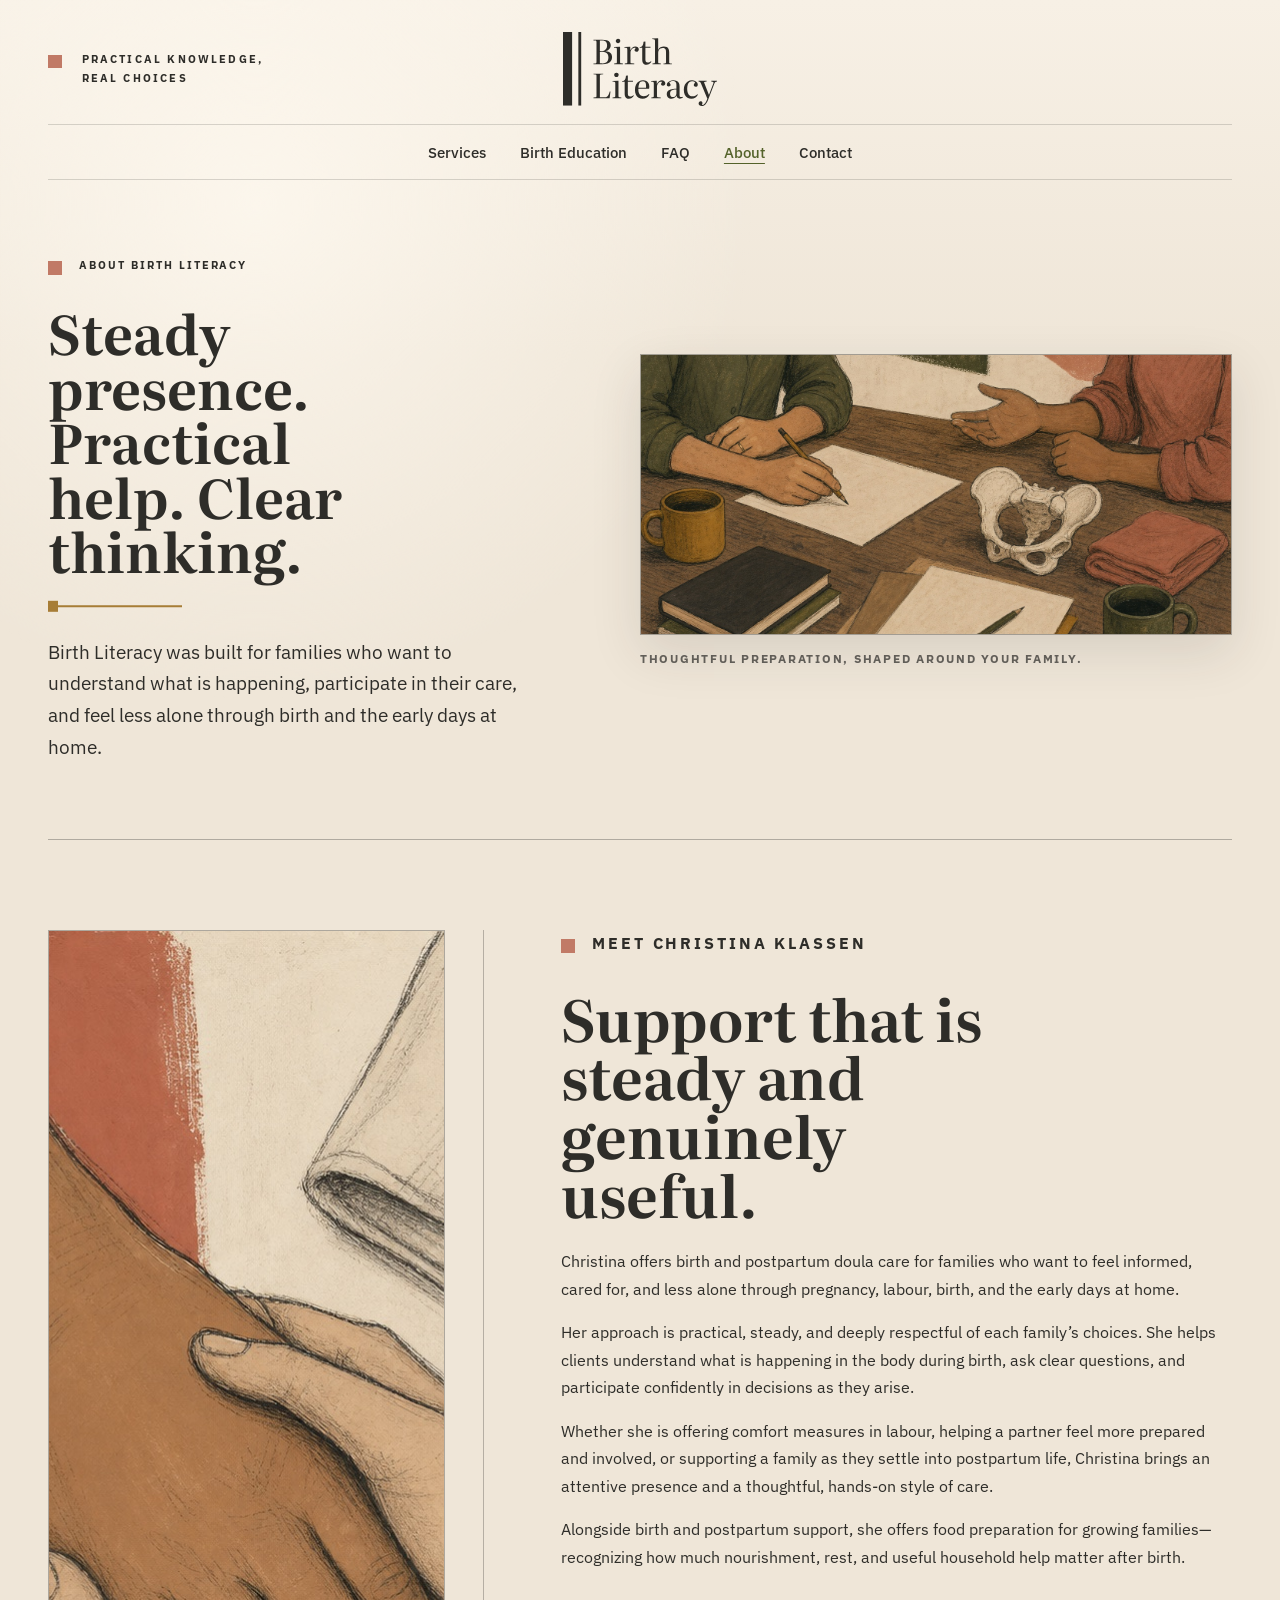
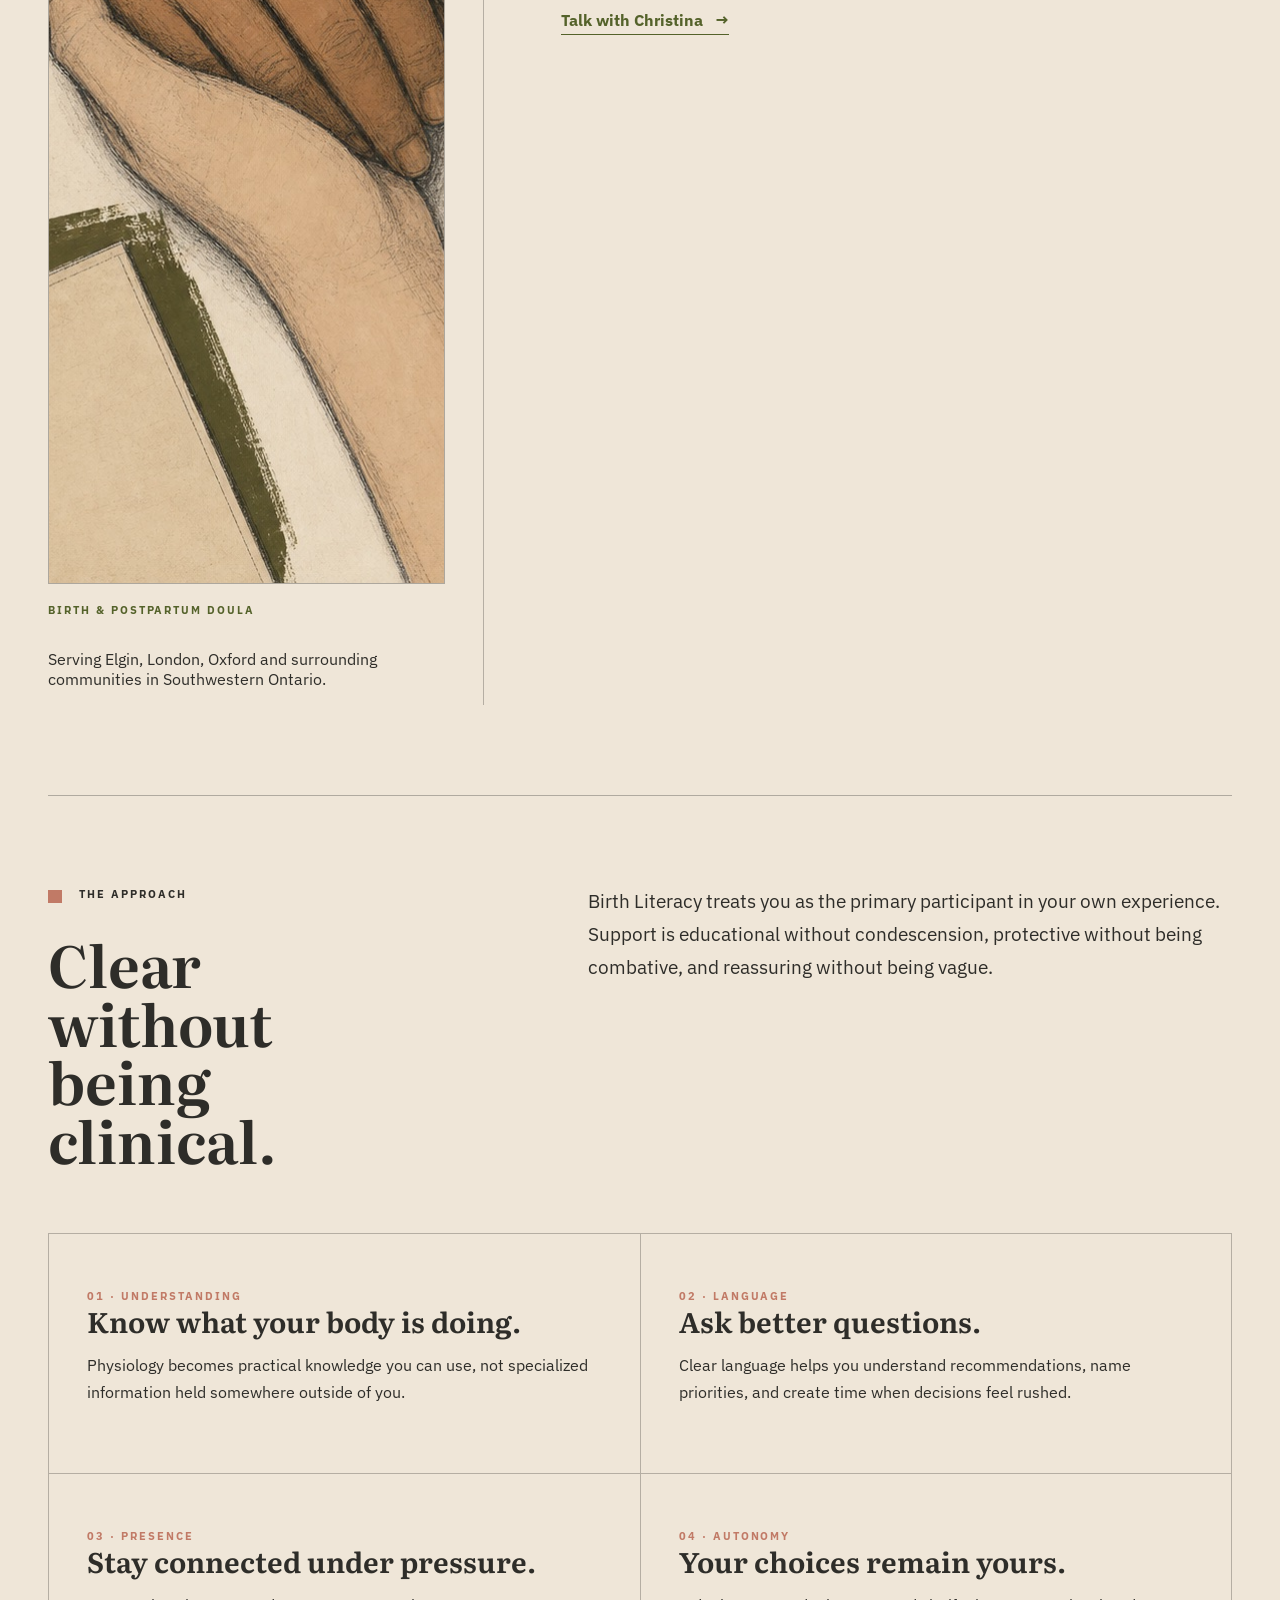
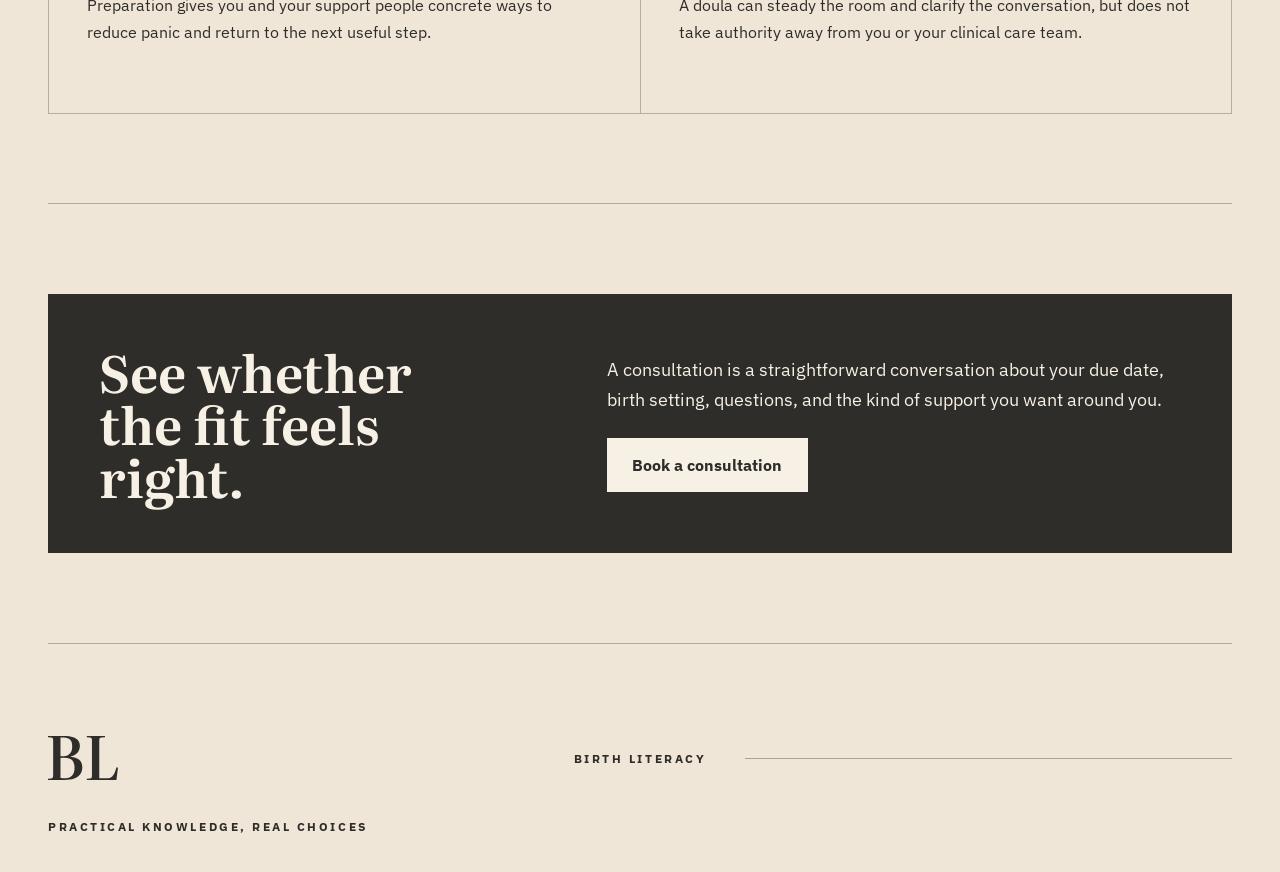
==== commit e75825c5: "Site changes" ====
--- a/about.html
+++ b/about.html
@@ -3,7 +3,7 @@
   <head>
     <meta charset="utf-8">
     <meta name="viewport" content="width=device-width, initial-scale=1">
-    <meta name="description" content="Meet Christina Klassen, the birth and postpartum doula behind Birth Literacy, serving London, Middlesex, Elgin, and surrounding communities.">
+    <meta name="description" content="Meet Christina Klassen, the birth and postpartum doula behind Birth Literacy, serving Elgin, London, Oxford, and surrounding communities.">
     <title>About Christina | Birth Literacy</title>
     <link rel="preconnect" href="https://fonts.googleapis.com">
     <link rel="preconnect" href="https://fonts.gstatic.com" crossorigin>
@@ -23,7 +23,7 @@
         <nav class="primary-nav" id="primary-navigation" aria-label="Primary navigation">
           <a href="services.html">Services</a>
           <a href="birth-education.html">Birth Education</a>
-          <a href="resources.html">Resources</a>
+          <a href="faq.html">FAQ</a>
           <a href="about.html" aria-current="page">About</a>
           <a href="contact.html">Contact</a>
         </nav>
@@ -34,7 +34,7 @@
       <section class="page-hero" aria-labelledby="page-title">
         <div class="page-hero__copy">
           <p class="eyebrow"><span aria-hidden="true"></span>About Birth Literacy</p>
-          <h1 id="page-title">Warm presence. Practical help. Clear thinking.</h1>
+          <h1 id="page-title">Steady presence. Practical help. Clear thinking.</h1>
           <div class="measure-mark" aria-hidden="true"></div>
           <p class="page-hero__lede">Birth Literacy was built for families who want to understand what is happening, participate in their care, and feel less alone through birth and the early days at home.</p>
         </div>
@@ -47,16 +47,16 @@
       <section class="section-block" aria-labelledby="christina-title">
         <div class="about-profile">
           <aside class="about-profile__aside">
-            <img src="assets/art-doula-support.jpg" width="1254" height="1254" alt="Mixed-media illustration of hands in a calm support gesture beside practical birth tools.">
+            <img src="assets/art-doula-support.jpg" width="1254" height="1254" alt="Mixed-media illustration of hands in a supportive gesture beside practical birth tools.">
             <p class="card-label">Birth &amp; postpartum doula</p>
-            <p>Serving London, Middlesex, Elgin, and surrounding communities in Southwestern Ontario.</p>
+            <p>Serving Elgin, London, Oxford and surrounding communities in Southwestern Ontario.</p>
           </aside>
           <div class="editorial-copy">
             <p class="eyebrow"><span aria-hidden="true"></span>Meet Christina Klassen</p>
             <h2 id="christina-title">Support that is steady and genuinely useful.</h2>
             <p>Christina offers birth and postpartum doula care for families who want to feel informed, cared for, and less alone through pregnancy, labour, birth, and the early days at home.</p>
-            <p>Her approach is practical, calm, and deeply respectful of each family’s choices. She helps clients understand what is happening in the body during birth, ask clear questions, and participate confidently in decisions as they arise.</p>
-            <p>Whether she is offering comfort measures in labour, helping a partner feel more prepared and involved, or supporting a family as they settle into postpartum life, Christina brings a warm presence and a thoughtful, hands-on style of care.</p>
+            <p>Her approach is practical, steady, and deeply respectful of each family’s choices. She helps clients understand what is happening in the body during birth, ask clear questions, and participate confidently in decisions as they arise.</p>
+            <p>Whether she is offering comfort measures in labour, helping a partner feel more prepared and involved, or supporting a family as they settle into postpartum life, Christina brings an attentive presence and a thoughtful, hands-on style of care.</p>
             <p>Alongside birth and postpartum support, she offers food preparation for growing families—recognizing how much nourishment, rest, and useful household help matter after birth.</p>
             <a class="text-link" href="contact.html">Talk with Christina <span aria-hidden="true">→</span></a>
           </div>
@@ -69,7 +69,7 @@
             <p class="eyebrow"><span aria-hidden="true"></span>The approach</p>
             <h2 id="approach-title">Clear without being clinical.</h2>
           </div>
-          <p>Birth Literacy treats you as the primary participant in your own experience. Support is educational without condescension, protective without being combative, and warm without relying on vague reassurance.</p>
+          <p>Birth Literacy treats you as the primary participant in your own experience. Support is educational without condescension, protective without being combative, and reassuring without being vague.</p>
         </div>
         <div class="values-ledger">
           <article class="value-item">
--- a/styles.css
+++ b/styles.css
@@ -81,9 +81,7 @@
 
 a:focus-visible,
 button:focus-visible,
-input:focus-visible,
-select:focus-visible,
-textarea:focus-visible {
+summary:focus-visible {
   outline: 3px solid var(--clay);
   outline-offset: 4px;
 }
@@ -394,6 +392,7 @@
 }
 
 .index-line {
+  grid-template-columns: 1fr;
   margin: 0 0 clamp(2rem, 5vw, 4.8rem);
 }
 
@@ -442,7 +441,7 @@
 .support-layout {
   grid-column: 1;
   display: grid;
-  grid-template-columns: repeat(3, minmax(0, 1fr));
+  grid-template-columns: repeat(4, minmax(0, 1fr));
   gap: clamp(1rem, 2vw, 1.8rem);
   margin-top: clamp(0.5rem, 2vw, 1.5rem);
 }
@@ -454,7 +453,7 @@
   grid-template-rows: auto auto auto 1fr auto;
   align-content: start;
   min-height: 19.5rem;
-  padding: clamp(1.4rem, 2.5vw, 2.2rem);
+  padding: clamp(1.15rem, 2vw, 1.8rem);
   border-left: 1px solid rgba(46, 45, 41, 0.34);
 }
 
@@ -578,7 +577,7 @@
 
 .page-hero__figure img {
   width: 100%;
-  aspect-ratio: 4 / 3;
+  height: clamp(15rem, 22vw, 19rem);
   object-fit: cover;
   border: 1px solid rgba(46, 45, 41, 0.4);
   box-shadow: var(--shadow);
@@ -593,9 +592,25 @@
   text-transform: uppercase;
 }
 
+.page-hero--compact {
+  padding-bottom: clamp(2.5rem, 5vw, 4.5rem);
+}
+
+.page-hero--compact .page-hero__figure {
+  width: min(100%, 32rem);
+}
+
 .section-block {
   padding: clamp(3.2rem, 7vw, 7rem) 0;
   border-bottom: 1px solid rgba(46, 45, 41, 0.32);
+}
+
+.section-block--first {
+  padding-top: clamp(2.5rem, 5vw, 4.8rem);
+}
+
+.section-title {
+  max-width: 10.5ch;
 }
 
 .section-heading {
@@ -670,10 +685,16 @@
   line-height: 1.72;
 }
 
+.service-note {
+  margin-top: 1.5rem;
+  color: var(--olive);
+}
+
 .service-detail__body img {
   width: 100%;
-  aspect-ratio: 1;
+  aspect-ratio: 16 / 10;
   object-fit: cover;
+  object-position: center;
   border: 1px solid rgba(46, 45, 41, 0.34);
 }
 
@@ -837,6 +858,10 @@
 }
 
 .faq-list summary {
+  display: flex;
+  gap: 1rem;
+  align-items: center;
+  justify-content: space-between;
   padding: 1.35rem 3rem 1.35rem 0;
   cursor: pointer;
   font-family: var(--serif);
@@ -844,6 +869,23 @@
   font-weight: 650;
 }
 
+.faq-tags {
+  display: inline-flex;
+  flex: 0 0 auto;
+  flex-wrap: wrap;
+  gap: 0.4rem;
+  justify-content: flex-end;
+}
+
+.faq-tags > span {
+  padding: 0.35rem 0.55rem;
+  border: 1px solid rgba(84, 98, 42, 0.52);
+  color: var(--olive-dark);
+  font: 700 0.65rem/1 var(--sans);
+  letter-spacing: 0.08em;
+  text-transform: uppercase;
+}
+
 .faq-list details p {
   max-width: 46rem;
   margin: 0;
@@ -911,7 +953,7 @@
 
 .contact-grid {
   display: grid;
-  grid-template-columns: minmax(16rem, 0.7fr) minmax(22rem, 1fr);
+  grid-template-columns: repeat(2, minmax(0, 1fr));
   gap: clamp(2rem, 7vw, 8rem);
   align-items: start;
 }
@@ -932,56 +974,20 @@
   margin-top: 1.25rem;
 }
 
-.contact-form {
-  display: grid;
-  grid-template-columns: repeat(2, minmax(0, 1fr));
-  gap: 1.2rem 1.5rem;
-}
-
-.form-field {
-  display: grid;
-  gap: 0.55rem;
-}
-
-.form-field--full {
-  grid-column: 1 / -1;
-}
-
-.form-field label {
-  font-size: 0.8rem;
-  font-weight: 700;
-  letter-spacing: 0.12em;
-  text-transform: uppercase;
-}
-
-.form-field input,
-.form-field select,
-.form-field textarea {
-  width: 100%;
-  min-height: 3.25rem;
-  padding: 0.8rem 0.9rem;
-  border: 1px solid rgba(46, 45, 41, 0.55);
-  border-radius: 0;
-  background: var(--bone-light);
-  color: var(--ink);
-  font: 1rem/1.45 var(--sans);
-}
-
-.form-field textarea {
-  min-height: 9.5rem;
-  resize: vertical;
-}
-
-.form-note {
-  grid-column: 1 / -1;
-  margin: 0;
-  color: rgba(46, 45, 41, 0.72);
-  font-size: 0.88rem;
-  line-height: 1.5;
-}
-
-.contact-form .button {
-  justify-self: start;
+.contact-direct {
+  max-width: 38rem;
+  padding: clamp(1.5rem, 3vw, 3rem) 0;
+}
+
+.contact-direct h2 {
+  max-width: 10ch;
+  font-size: clamp(2rem, 3.3vw, 3.4rem);
+}
+
+.contact-direct p:not(.eyebrow) {
+  margin: 1.25rem 0 1.5rem;
+  font-size: clamp(1rem, 1.18vw, 1.18rem);
+  line-height: 1.72;
 }
 
 .confidence-section {
@@ -1145,6 +1151,14 @@
 
   .support-intro {
     grid-template-columns: 1fr;
+  }
+
+  .support-layout {
+    grid-template-columns: repeat(2, minmax(0, 1fr));
+  }
+
+  .support-layout > :nth-child(2) {
+    border-right: 1px solid rgba(46, 45, 41, 0.34);
   }
 
   .principles,
@@ -1338,6 +1352,10 @@
     border-right: 0;
   }
 
+  .support-layout > :nth-child(2) {
+    border-right: 0;
+  }
+
   .page-main {
     padding-top: 0;
   }
@@ -1349,6 +1367,10 @@
   .page-hero__figure {
     width: 100%;
     margin-top: 2rem;
+  }
+
+  .page-hero__figure img {
+    height: clamp(12rem, 48vw, 16rem);
   }
 
   .section-heading,
@@ -1393,6 +1415,11 @@
     margin-left: 0;
   }
 
+  .faq-list summary {
+    align-items: flex-start;
+    padding-right: 0;
+  }
+
   .principle,
   .principle:first-child {
     grid-template-columns: auto minmax(5.5rem, 7rem) 1fr;
@@ -1478,9 +1505,16 @@
     font-size: 1.35rem;
   }
 
-  .process-list,
-  .contact-form {
+  .process-list {
     grid-template-columns: 1fr;
+  }
+
+  .faq-list summary {
+    display: grid;
+  }
+
+  .faq-tags {
+    justify-content: flex-start;
   }
 
   .process-list li,
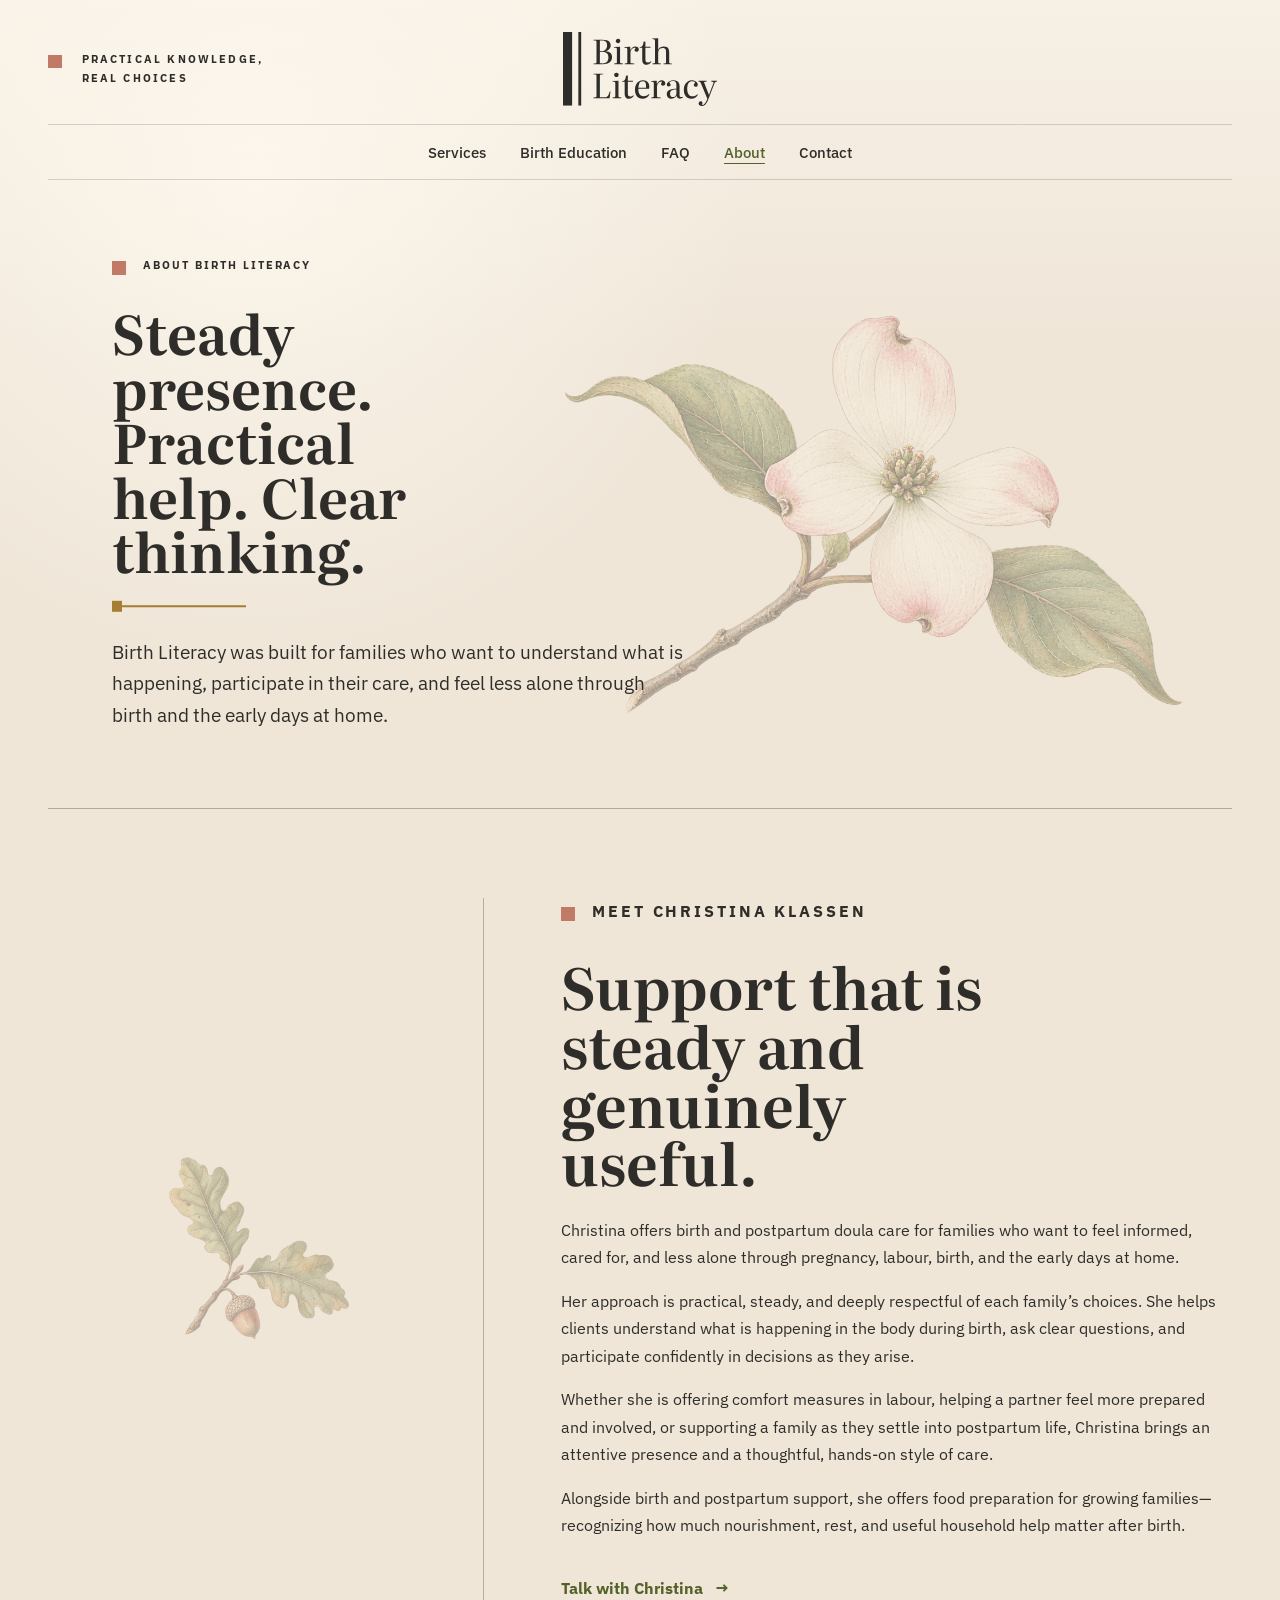
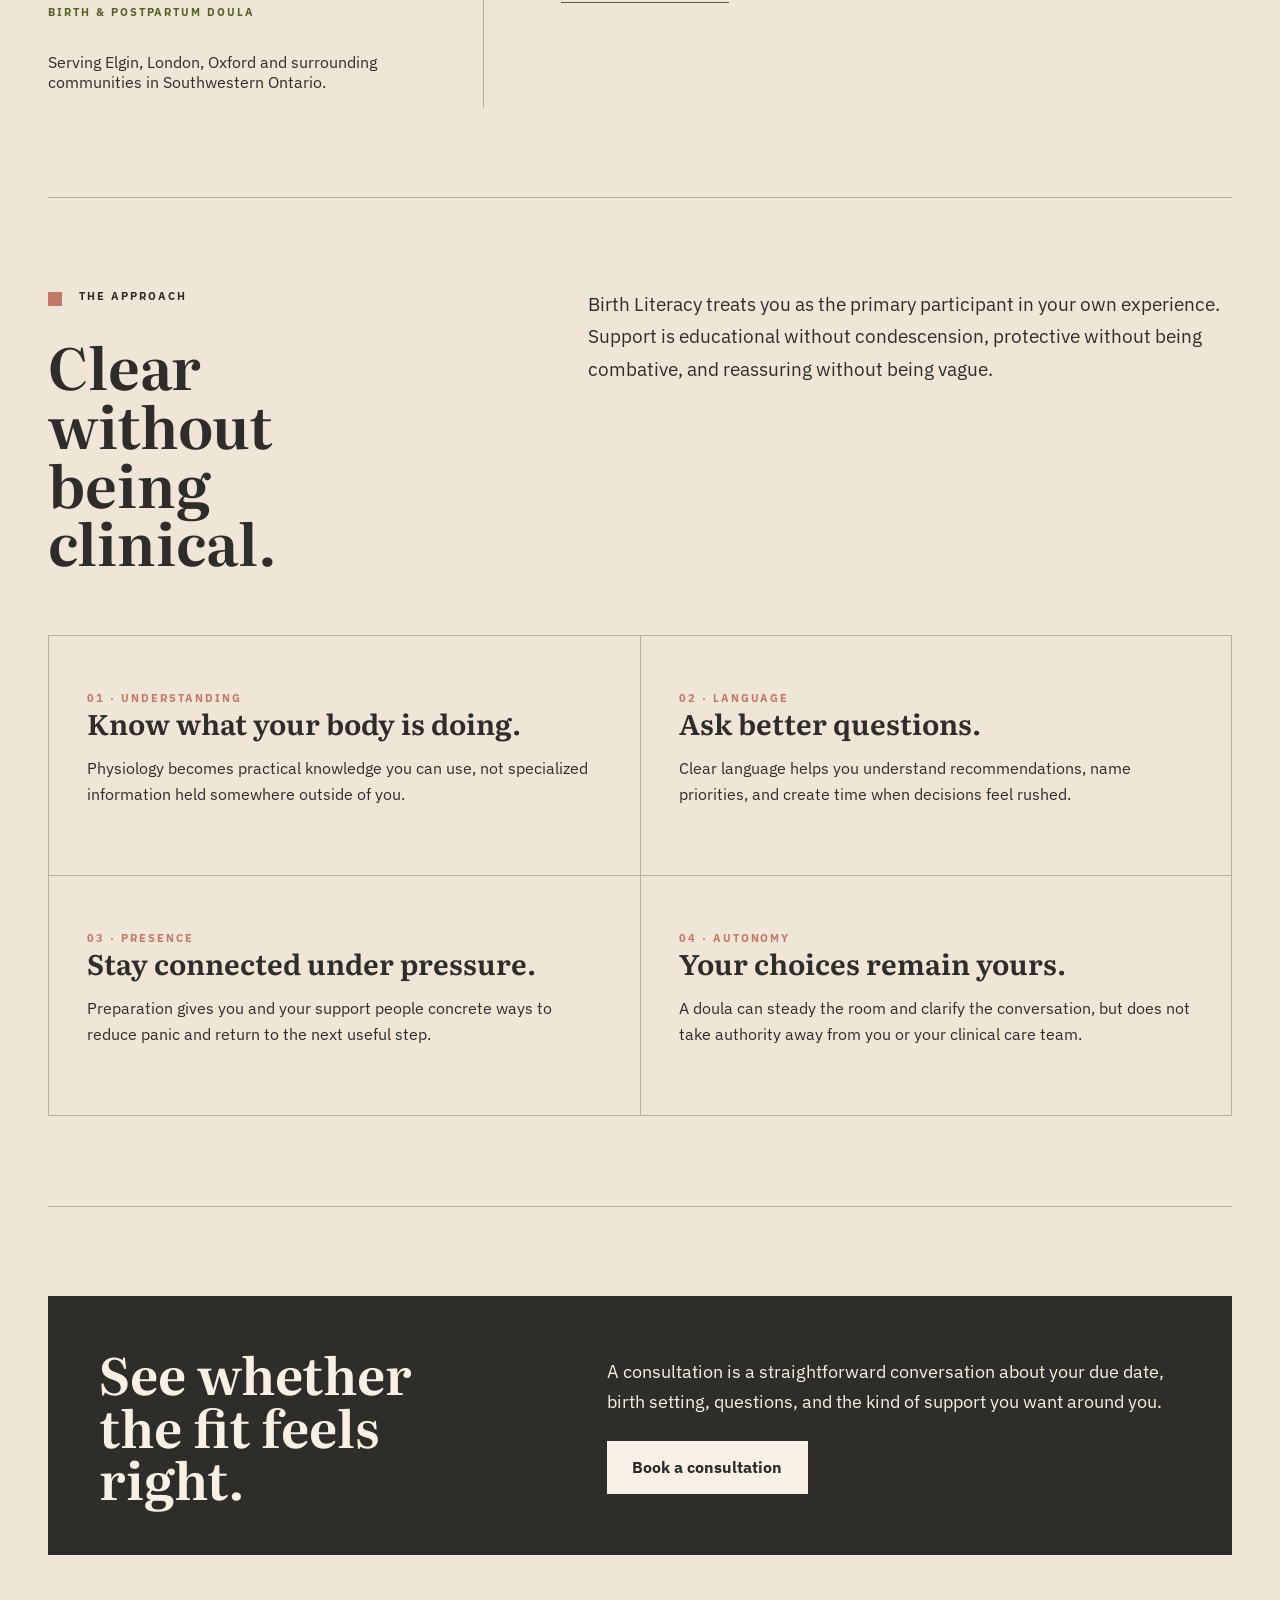
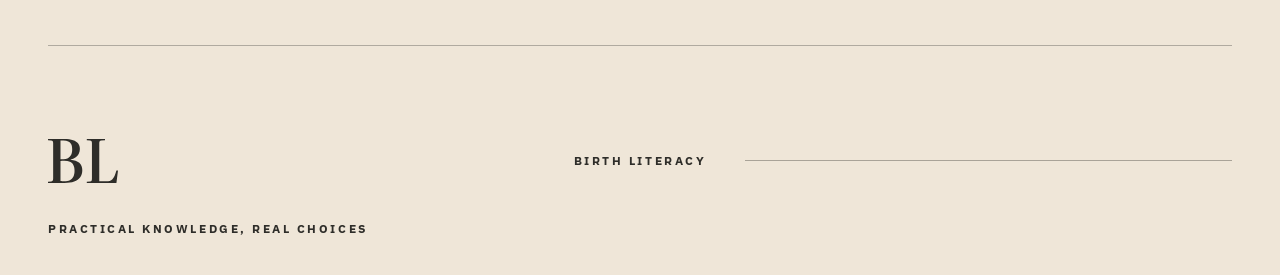
==== commit 39de70c8: "9/22/2026" ====
--- a/about.html
+++ b/about.html
@@ -38,16 +38,15 @@
           <div class="measure-mark" aria-hidden="true"></div>
           <p class="page-hero__lede">Birth Literacy was built for families who want to understand what is happening, participate in their care, and feel less alone through birth and the early days at home.</p>
         </div>
-        <figure class="page-hero__figure">
-          <img src="assets/art-consultation.jpg" width="1536" height="1024" alt="Mixed-media illustration of a grounded birth preparation conversation at a table with notes and a pelvis model.">
-          <figcaption>Thoughtful preparation, shaped around your family.</figcaption>
+        <figure class="page-hero__figure" aria-hidden="true">
+          <img src="assets/botanical-about-hero.png" width="1200" height="800" alt="">
         </figure>
       </section>
 
       <section class="section-block" aria-labelledby="christina-title">
         <div class="about-profile">
           <aside class="about-profile__aside">
-            <img src="assets/art-doula-support.jpg" width="1254" height="1254" alt="Mixed-media illustration of hands in a supportive gesture beside practical birth tools.">
+            <img src="assets/botanical-about-profile.png" width="720" height="720" alt="" aria-hidden="true">
             <p class="card-label">Birth &amp; postpartum doula</p>
             <p>Serving Elgin, London, Oxford and surrounding communities in Southwestern Ontario.</p>
           </aside>
--- a/styles.css
+++ b/styles.css
@@ -71,6 +71,14 @@
   max-width: 100%;
 }
 
+img[src*="botanical-"] {
+  mix-blend-mode: multiply;
+}
+
+img[src$="botanical-home-education.png"] {
+  scale: 0.88;
+}
+
 a {
   color: inherit;
 }
@@ -244,15 +252,20 @@
 }
 
 .hero {
-  grid-template-columns: minmax(18rem, 0.86fr) minmax(22rem, 0.82fr);
+  grid-template-columns: minmax(0, 1fr);
   align-items: center;
   min-height: clamp(22rem, 31vw, 29rem);
   padding: clamp(0.75rem, 1.7vw, 1.8rem) 0 clamp(1rem, 2vw, 2rem);
+  padding-inline: clamp(2.25rem, 5vw, 5.5rem);
+  overflow: hidden;
+  isolation: isolate;
 }
 
 .hero__content {
   grid-column: 1;
-  max-width: 34rem;
+  position: relative;
+  z-index: 2;
+  max-width: 38rem;
 }
 
 .hero__content .eyebrow {
@@ -349,28 +362,26 @@
 }
 
 .hero__figure {
-  grid-column: 2;
-  justify-self: end;
-  position: relative;
-  width: min(100%, 31rem);
+  position: absolute;
+  inset: 0 0 0 auto;
+  z-index: 0;
+  width: min(62%, 48rem);
+  height: 100%;
   margin: 0;
+  padding: clamp(0.75rem, 2vw, 1.5rem);
+  pointer-events: none;
 }
 
 .hero__figure::before {
-  position: absolute;
-  inset: clamp(0.7rem, 1.3vw, 1.1rem) clamp(-0.8rem, -1vw, -0.4rem) clamp(-0.8rem, -1vw, -0.4rem) clamp(0.7rem, 1.2vw, 1rem);
-  z-index: -1;
-  border: 1px solid rgba(46, 45, 41, 0.32);
-  content: "";
+  content: none;
 }
 
 .hero__image {
   width: 100%;
-  height: clamp(17.5rem, 24vw, 23rem);
-  object-fit: cover;
-  object-position: 50% 54%;
-  border: 1px solid rgba(46, 45, 41, 0.4);
-  box-shadow: var(--shadow);
+  height: 100%;
+  object-fit: contain;
+  object-position: right center;
+  opacity: 0.46;
 }
 
 .hero__figure figcaption {
@@ -450,11 +461,13 @@
 .support-note {
   position: relative;
   display: grid;
-  grid-template-rows: auto auto auto 1fr auto;
+  grid-template-rows: auto auto 1fr auto;
   align-content: start;
   min-height: 19.5rem;
-  padding: clamp(1.15rem, 2vw, 1.8rem);
+  padding: clamp(4.2rem, 6vw, 5.4rem) clamp(1.15rem, 2vw, 1.8rem) clamp(1.15rem, 2vw, 1.8rem);
   border-left: 1px solid rgba(46, 45, 41, 0.34);
+  overflow: hidden;
+  isolation: isolate;
 }
 
 .support-note {
@@ -478,6 +491,7 @@
   color: var(--bone-light);
   font-size: 0.75rem;
   font-weight: 700;
+  z-index: 3;
 }
 
 .support-visual,
@@ -486,18 +500,44 @@
   width: 100%;
   aspect-ratio: 1;
   height: auto;
-  object-fit: cover;
-  border: 1px solid rgba(46, 45, 41, 0.34);
-  box-shadow: 0 12px 30px rgba(46, 45, 41, 0.08);
+  object-fit: contain;
+  opacity: 0.72;
 }
 
 .support-visual {
-  width: min(100%, 12rem);
-  margin: 0 0 1.3rem;
+  position: absolute;
+  top: 1rem;
+  right: 1rem;
+  z-index: 0;
+  width: clamp(11.5rem, 14vw, 13rem);
+  margin: 0;
+  opacity: 0.38;
+  transform: none;
 }
 
 .support-visual--note {
-  margin: 0 0 1.3rem;
+  margin: 0;
+  transform: none;
+}
+
+.support-feature--fertility .support-visual {
+  transform: none;
+}
+
+.support-feature--birth .support-visual {
+  transform: none;
+}
+
+.support-feature--doula .support-visual {
+  transform: none;
+}
+
+.support-feature .card-label,
+.support-feature h3,
+.support-feature > p:not(.card-label),
+.support-feature .text-link {
+  position: relative;
+  z-index: 2;
 }
 
 .support-feature p,
@@ -537,15 +577,19 @@
 }
 
 .page-hero {
-  display: grid;
-  grid-template-columns: minmax(18rem, 0.82fr) minmax(22rem, 1fr);
-  gap: clamp(2rem, 6vw, 7rem);
-  align-items: center;
+  position: relative;
+  display: block;
+  min-height: clamp(22rem, 30vw, 28rem);
   padding: clamp(1.5rem, 3vw, 2.8rem) 0 clamp(3rem, 6vw, 6rem);
+  padding-inline: clamp(2.25rem, 5vw, 5.5rem);
   border-bottom: 1px solid rgba(46, 45, 41, 0.32);
+  overflow: hidden;
+  isolation: isolate;
 }
 
 .page-hero__copy {
+  position: relative;
+  z-index: 2;
   max-width: 39rem;
 }
 
@@ -561,26 +605,26 @@
 }
 
 .page-hero__figure {
-  position: relative;
-  width: min(100%, 37rem);
+  position: absolute;
+  inset: 0 0 0 auto;
+  z-index: 0;
+  width: min(60%, 46rem);
+  height: 100%;
   margin: 0;
-  justify-self: end;
+  padding: clamp(0.75rem, 2vw, 1.5rem);
+  pointer-events: none;
 }
 
 .page-hero__figure::before {
-  position: absolute;
-  inset: 0.9rem -0.8rem -0.8rem 0.9rem;
-  z-index: -1;
-  border: 1px solid rgba(46, 45, 41, 0.32);
-  content: "";
+  content: none;
 }
 
 .page-hero__figure img {
   width: 100%;
-  height: clamp(15rem, 22vw, 19rem);
-  object-fit: cover;
-  border: 1px solid rgba(46, 45, 41, 0.4);
-  box-shadow: var(--shadow);
+  height: 100%;
+  object-fit: contain;
+  object-position: right center;
+  opacity: 0.42;
 }
 
 .page-hero__figure figcaption {
@@ -597,7 +641,42 @@
 }
 
 .page-hero--compact .page-hero__figure {
-  width: min(100%, 32rem);
+  width: min(58%, 40rem);
+}
+
+.education-page {
+  padding-top: 0;
+}
+
+.education-coming-soon {
+  display: flex;
+  flex-direction: column;
+  justify-content: center;
+  max-width: 48rem;
+  min-height: clamp(26rem, 56vh, 38rem);
+  margin-left: clamp(2.25rem, 5vw, 5.5rem);
+  padding: clamp(4rem, 10vw, 8rem) 0;
+  border-bottom: 1px solid rgba(46, 45, 41, 0.32);
+}
+
+.education-coming-soon h1 {
+  max-width: 10ch;
+}
+
+.education-coming-soon__lede {
+  max-width: 39rem;
+  margin: 0;
+  font-size: clamp(1.15rem, 1.5vw, 1.45rem);
+  line-height: 1.65;
+}
+
+.education-coming-soon > p:not(.eyebrow):not(.education-coming-soon__lede) {
+  margin: 1.1rem 0 0;
+  color: rgba(46, 45, 41, 0.76);
+}
+
+.education-coming-soon .text-link {
+  align-self: flex-start;
 }
 
 .section-block {
@@ -666,9 +745,15 @@
 }
 
 .service-detail__body {
-  display: grid;
-  grid-template-columns: minmax(0, 1fr) minmax(11rem, 0.62fr);
-  gap: clamp(1.5rem, 4vw, 4rem);
+  position: relative;
+  display: block;
+  padding-right: clamp(5rem, 12vw, 10rem);
+  isolation: isolate;
+}
+
+.service-detail__body > div {
+  position: relative;
+  z-index: 2;
 }
 
 .service-detail__body > div > p:first-child,
@@ -691,11 +776,48 @@
 }
 
 .service-detail__body img {
-  width: 100%;
-  aspect-ratio: 16 / 10;
-  object-fit: cover;
+  position: absolute;
+  top: 0;
+  right: 0;
+  z-index: 0;
+  width: clamp(9rem, 13vw, 11rem);
+  height: clamp(9rem, 13vw, 11rem);
+  object-fit: contain;
   object-position: center;
-  border: 1px solid rgba(46, 45, 41, 0.34);
+  opacity: 0.38;
+  transform: none;
+}
+
+.services-page .service-detail {
+  position: relative;
+  overflow: hidden;
+  isolation: isolate;
+}
+
+.services-page .service-detail__label,
+.services-page .service-detail__body > div {
+  position: relative;
+  z-index: 2;
+}
+
+.services-page .service-detail__body {
+  position: static;
+  padding-right: clamp(4rem, 10vw, 8rem);
+}
+
+.services-page .service-detail__body img {
+  top: 0;
+  right: 0;
+  width: min(42%, 36rem);
+  height: 100%;
+  padding: clamp(1rem, 2vw, 2rem);
+  opacity: 0.2;
+  transform: none;
+}
+
+.services-page .service-detail:nth-of-type(even) .service-detail__body img {
+  right: 0;
+  transform: none;
 }
 
 .plain-list,
@@ -899,20 +1021,33 @@
 }
 
 .about-profile__aside {
+  position: relative;
   padding-right: clamp(1rem, 3vw, 3rem);
   border-right: 1px solid rgba(46, 45, 41, 0.3);
+  overflow: visible;
+  isolation: isolate;
 }
 
 .about-profile__aside img {
-  width: 100%;
+  width: min(100%, 15rem);
   aspect-ratio: 1;
-  object-fit: cover;
-  border: 1px solid rgba(46, 45, 41, 0.34);
+  margin: 0 auto -2rem;
+  padding: 0.5rem;
+  object-fit: contain;
+  opacity: 0.38;
+  transform: none;
 }
 
 .about-profile__aside .card-label {
+  position: relative;
+  z-index: 2;
   margin-top: 1.2rem;
   color: var(--olive);
+}
+
+.about-profile__aside > p:last-child {
+  position: relative;
+  z-index: 2;
 }
 
 .editorial-copy {
@@ -1076,23 +1211,33 @@
 }
 
 .contact-card {
-  display: grid;
-  gap: clamp(1rem, 2vw, 1.5rem);
+  position: relative;
+  display: block;
+  min-height: clamp(18rem, 25vw, 23rem);
   border-left: 1px solid rgba(46, 45, 41, 0.34);
-  padding-left: clamp(1.2rem, 2.6vw, 2.6rem);
+  padding: clamp(2rem, 4vw, 4rem) clamp(1.2rem, 2.6vw, 2.6rem);
+  overflow: hidden;
+  isolation: isolate;
 }
 
 .contact-card img {
-  width: 100%;
-  aspect-ratio: 16 / 10;
-  height: auto;
-  object-fit: cover;
-  border: 1px solid rgba(46, 45, 41, 0.34);
+  position: absolute;
+  inset: 0 0 0 auto;
+  z-index: 0;
+  width: 72%;
+  height: 100%;
+  padding: 1rem;
+  object-fit: contain;
+  object-position: right center;
+  opacity: 0.32;
 }
 
 .contact-card__body {
+  position: relative;
+  z-index: 2;
   display: flex;
   flex-direction: column;
+  max-width: 30rem;
   min-width: 0;
 }
 
@@ -1139,14 +1284,9 @@
     display: none;
   }
 
-  .hero__content,
   .hero__figure {
-    grid-column: 1;
-  }
-
-  .hero__figure {
-    justify-self: center;
-    width: min(100%, 31rem);
+    right: 0;
+    width: min(68%, 40rem);
   }
 
   .support-intro {
@@ -1280,7 +1420,11 @@
 
   .hero {
     min-height: 0;
-    padding-top: 1.35rem;
+    padding: 1.35rem 0 3rem;
+  }
+
+  .education-coming-soon {
+    margin-left: 0;
   }
 
   h1 {
@@ -1294,12 +1438,17 @@
   }
 
   .hero__figure {
-    margin-top: 1.45rem;
-    width: 100%;
+    inset: 0 0 0 auto;
+    width: 92%;
+    height: 100%;
+    margin: 0;
+    padding: 0.75rem 0;
   }
 
   .hero__image {
-    height: clamp(17rem, 76vw, 22rem);
+    height: 100%;
+    object-position: right bottom;
+    opacity: 0.3;
   }
 
   .index-line {
@@ -1361,16 +1510,22 @@
   }
 
   .page-hero {
-    padding-top: 1.35rem;
+    min-height: 0;
+    padding: 1.35rem 0 3rem;
   }
 
   .page-hero__figure {
-    width: 100%;
-    margin-top: 2rem;
+    inset: 0 0 0 auto;
+    width: 90%;
+    height: 100%;
+    margin: 0;
+    padding: 0.75rem 0;
   }
 
   .page-hero__figure img {
-    height: clamp(12rem, 48vw, 16rem);
+    height: 100%;
+    object-position: right bottom;
+    opacity: 0.28;
   }
 
   .section-heading,
@@ -1382,8 +1537,31 @@
     grid-template-columns: 1fr;
   }
 
+  .service-detail__body {
+    padding-right: 4.5rem;
+  }
+
   .service-detail__body img {
-    width: min(100%, 19rem);
+    top: 0;
+    right: 0;
+    width: 9rem;
+    height: 9rem;
+    opacity: 0.3;
+  }
+
+  .services-page .service-detail__body {
+    padding-right: 2.5rem;
+  }
+
+  .services-page .service-detail__body img,
+  .services-page .service-detail:nth-of-type(even) .service-detail__body img {
+    top: 0;
+    right: 0;
+    width: min(82vw, 24rem);
+    height: 100%;
+    padding: 0.75rem;
+    opacity: 0.17;
+    transform: none;
   }
 
   .topic-row,
@@ -1404,7 +1582,8 @@
   }
 
   .about-profile__aside img {
-    width: min(100%, 22rem);
+    width: 13rem;
+    margin: 0 auto -2rem;
   }
 
   .values-ledger {
@@ -1434,12 +1613,18 @@
   }
 
   .contact-card {
-    padding-left: 0;
+    min-height: 18rem;
+    padding: 2.5rem 1rem;
     border-left: 0;
   }
 
   .contact-card img {
-    aspect-ratio: 4 / 3;
+    inset: 0 0 0 auto;
+    width: 90%;
+    height: 100%;
+    padding: 0.75rem;
+    aspect-ratio: auto;
+    opacity: 0.25;
   }
 
   .site-footer {
@@ -1483,9 +1668,11 @@
   }
 
   .support-visual {
-    width: min(100%, 13rem);
-    margin-left: auto;
-    margin-right: auto;
+    top: 0.75rem;
+    right: 0.75rem;
+    width: 12rem;
+    margin: 0;
+    opacity: 0.32;
   }
 
   .principle {
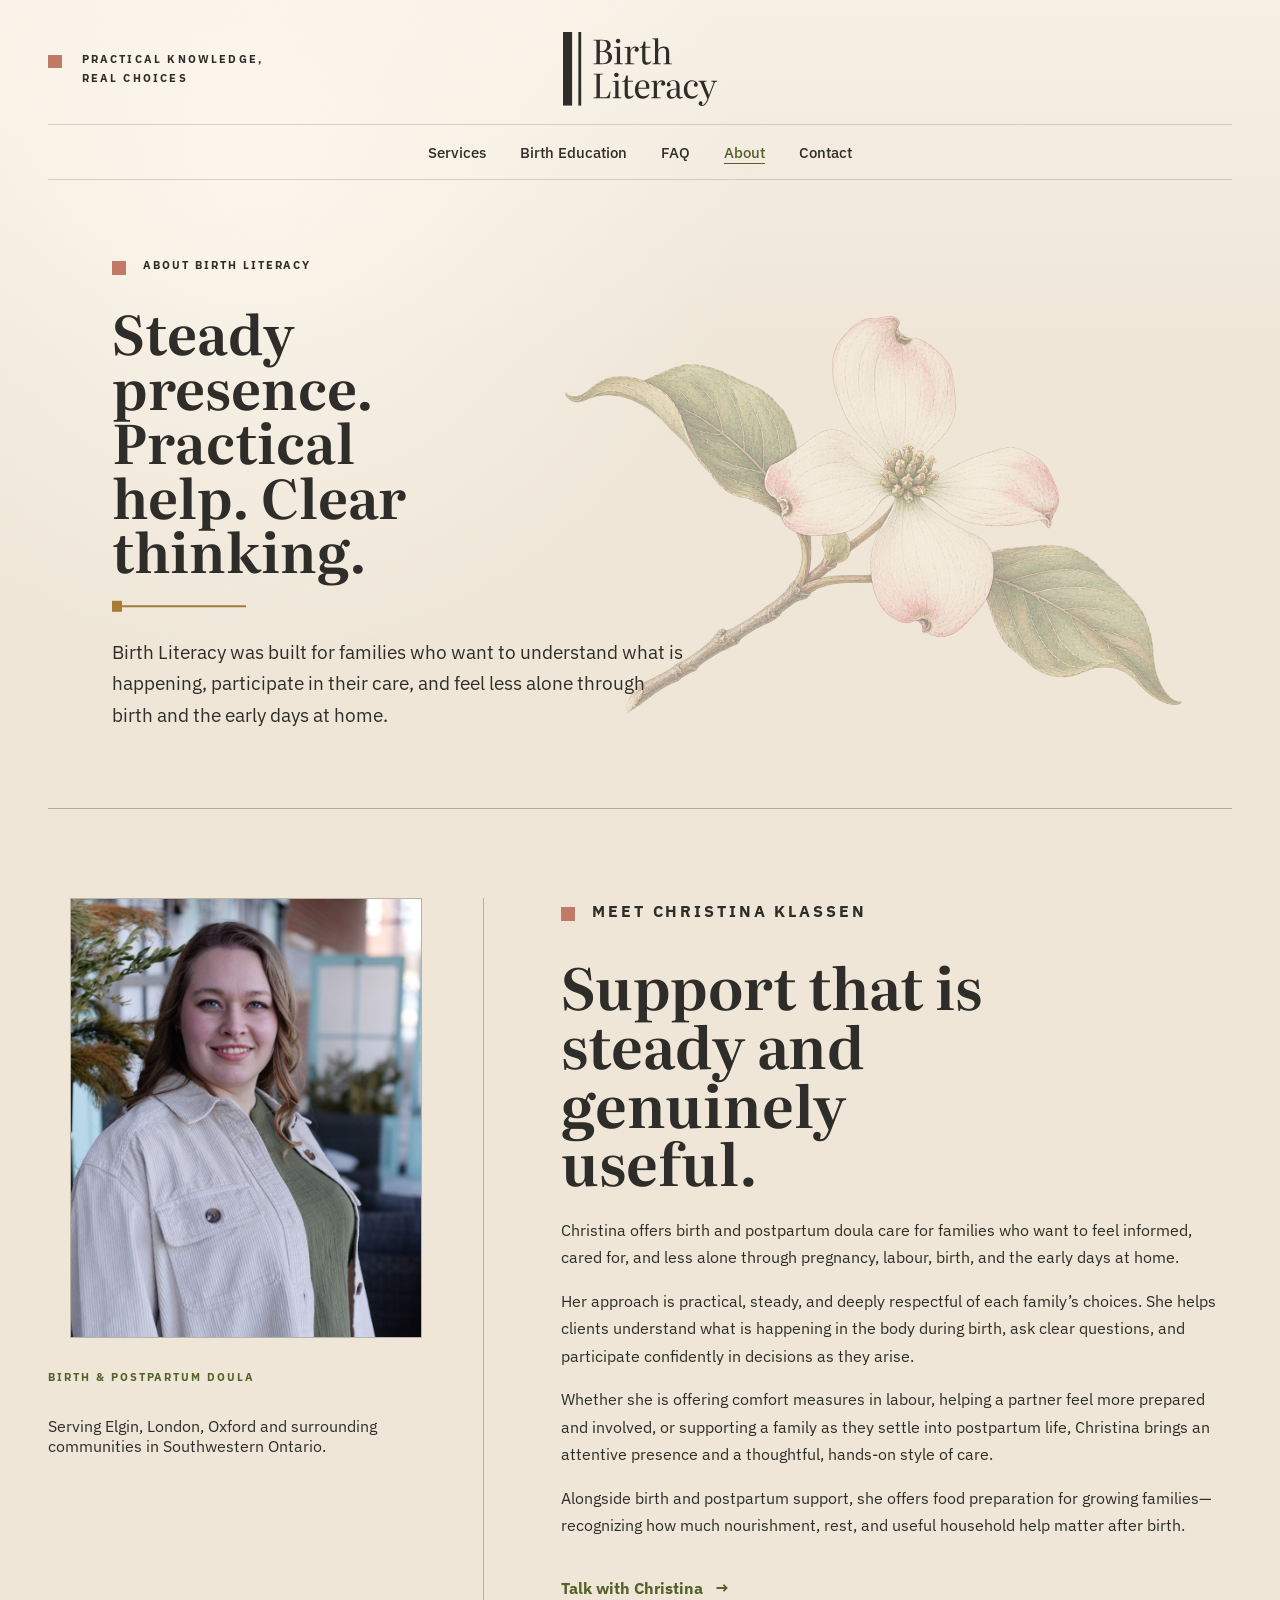
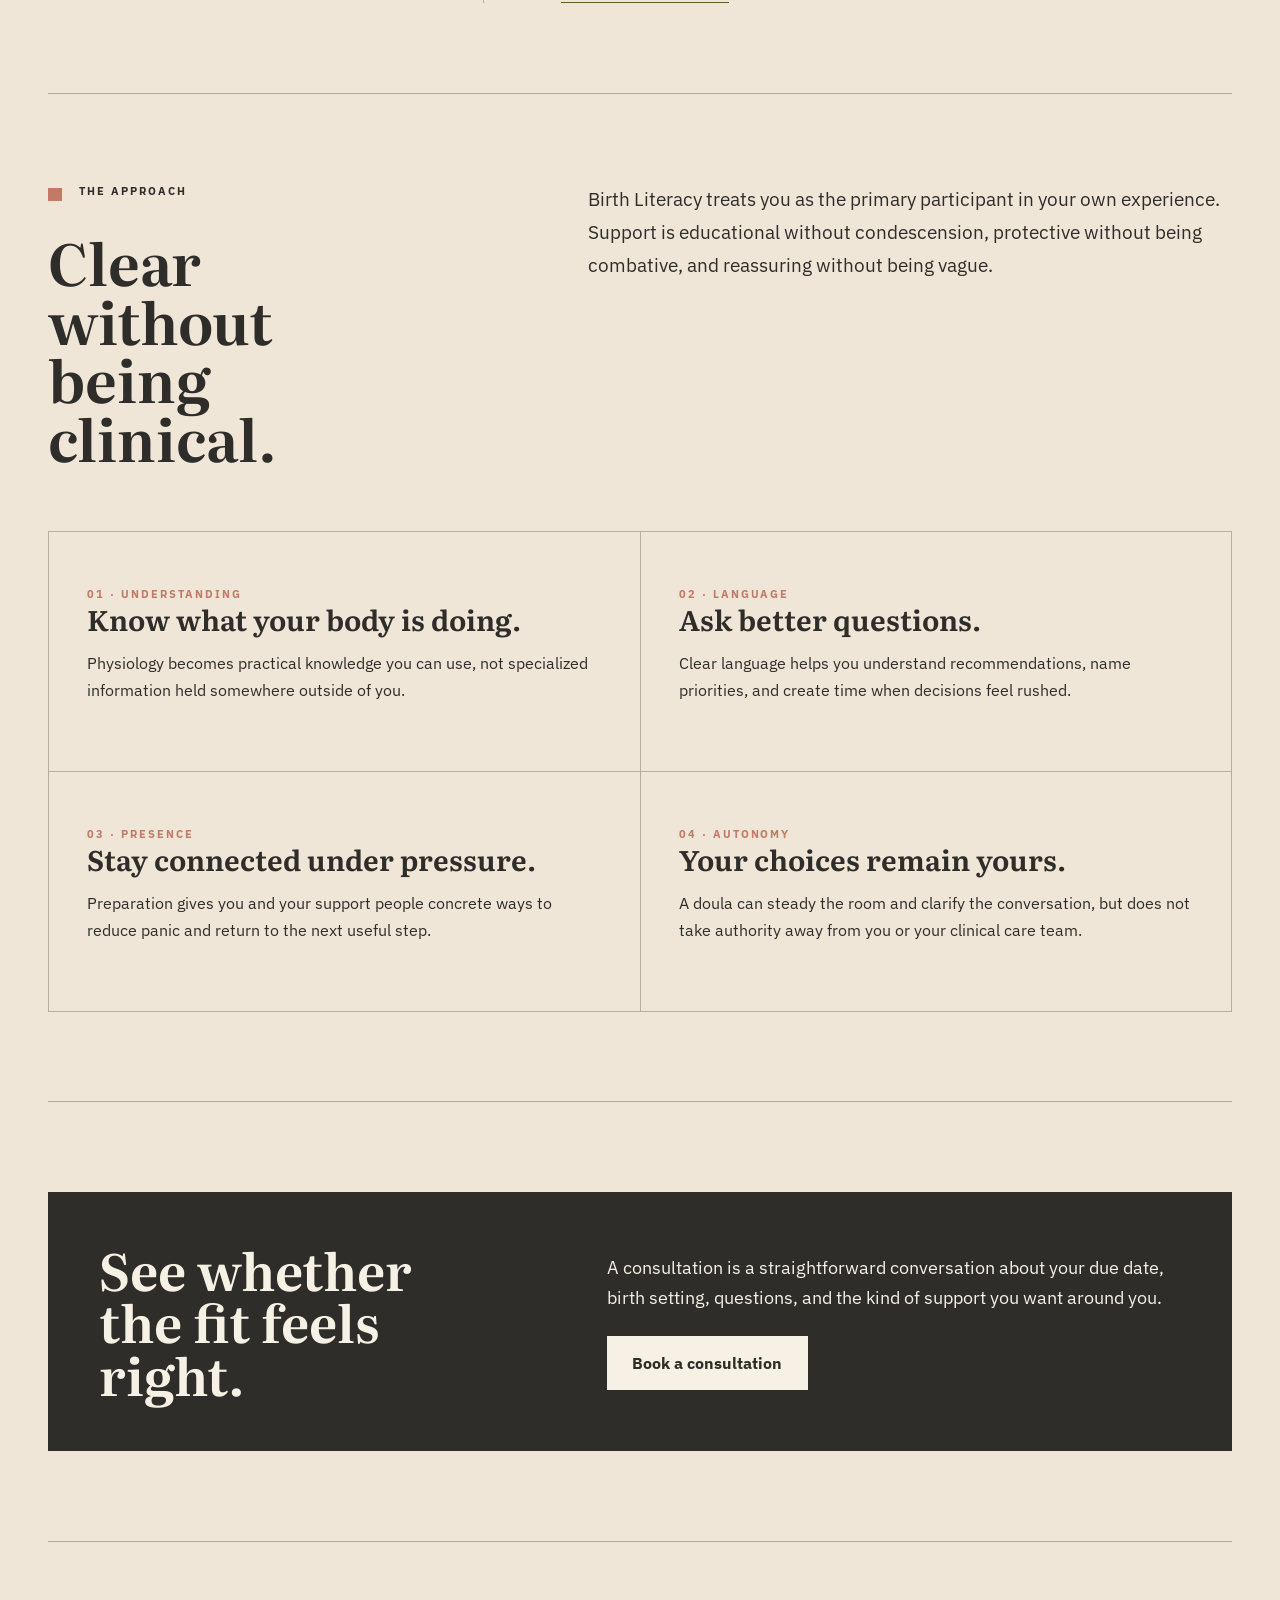
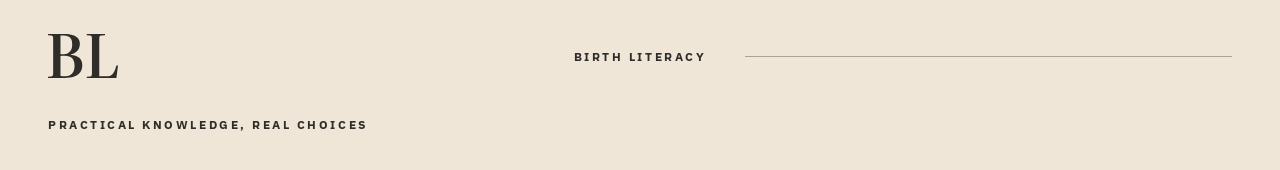
==== commit 0f4e6557: "9/24/2026" ====
--- a/about.html
+++ b/about.html
@@ -46,7 +46,7 @@
       <section class="section-block" aria-labelledby="christina-title">
         <div class="about-profile">
           <aside class="about-profile__aside">
-            <img src="assets/botanical-about-profile.png" width="720" height="720" alt="" aria-hidden="true">
+            <img class="about-profile__portrait" src="assets/christina-klassen-doula.jpg" width="1600" height="2400" alt="Christina Klassen, birth and postpartum doula" loading="lazy">
             <p class="card-label">Birth &amp; postpartum doula</p>
             <p>Serving Elgin, London, Oxford and surrounding communities in Southwestern Ontario.</p>
           </aside>
--- a/styles.css
+++ b/styles.css
@@ -365,23 +365,32 @@
   position: absolute;
   inset: 0 0 0 auto;
   z-index: 0;
-  width: min(62%, 48rem);
+  width: min(48%, 42rem);
   height: 100%;
   margin: 0;
-  padding: clamp(0.75rem, 2vw, 1.5rem);
+  padding: clamp(0.75rem, 2vw, 1.5rem) 0;
   pointer-events: none;
 }
 
-.hero__figure::before {
-  content: none;
-}
-
-.hero__image {
+.hero__botanical {
+  position: absolute;
+  inset: 0;
   width: 100%;
   height: 100%;
   object-fit: contain;
   object-position: right center;
-  opacity: 0.46;
+  opacity: 0.36;
+}
+
+.hero__image {
+  position: absolute;
+  right: 0;
+  bottom: 0;
+  width: 100%;
+  height: 100%;
+  object-fit: contain;
+  object-position: center bottom;
+  opacity: 1;
 }
 
 .hero__figure figcaption {
@@ -1028,13 +1037,16 @@
   isolation: isolate;
 }
 
-.about-profile__aside img {
-  width: min(100%, 15rem);
-  aspect-ratio: 1;
-  margin: 0 auto -2rem;
-  padding: 0.5rem;
-  object-fit: contain;
-  opacity: 0.38;
+.about-profile__aside .about-profile__portrait {
+  display: block;
+  width: min(100%, 22rem);
+  height: min(27.5rem, 125vw);
+  margin: 0 auto 2rem;
+  padding: 0;
+  border: 1px solid rgba(46, 45, 41, 0.28);
+  object-fit: cover;
+  object-position: 50% 30%;
+  opacity: 1;
   transform: none;
 }
 
@@ -1094,6 +1106,7 @@
 }
 
 .contact-panel {
+  container-type: inline-size;
   padding: clamp(1.5rem, 3vw, 3rem);
   border: 1px solid rgba(46, 45, 41, 0.34);
   background: rgba(255, 250, 241, 0.34);
@@ -1233,6 +1246,7 @@
 }
 
 .contact-card__body {
+  container-type: inline-size;
   position: relative;
   z-index: 2;
   display: flex;
@@ -1249,7 +1263,8 @@
 .email-link {
   color: var(--ink);
   font-family: var(--serif);
-  font-size: clamp(1.65rem, 2.7vw, 3rem);
+  font-size: clamp(0.875rem, 1.8vw, 1.8rem);
+  font-size: clamp(0.875rem, 6cqi, 1.8rem);
   font-weight: 650;
   line-height: 1.05;
   overflow-wrap: anywhere;
@@ -1286,7 +1301,7 @@
 
   .hero__figure {
     right: 0;
-    width: min(68%, 40rem);
+    width: min(54%, 36rem);
   }
 
   .support-intro {
@@ -1420,7 +1435,7 @@
 
   .hero {
     min-height: 0;
-    padding: 1.35rem 0 3rem;
+    padding: 1.35rem 0 0;
   }
 
   .education-coming-soon {
@@ -1438,23 +1453,30 @@
   }
 
   .hero__figure {
-    inset: 0 0 0 auto;
-    width: 92%;
+    position: relative;
+    inset: auto;
+    width: 100%;
+    height: clamp(23rem, 118vw, 35rem);
+    margin: 2rem 0 0;
+    padding: 0;
+  }
+
+  .hero__image {
+    bottom: -0.4rem;
     height: 100%;
-    margin: 0;
-    padding: 0.75rem 0;
-  }
-
-  .hero__image {
-    height: 100%;
-    object-position: right bottom;
+    object-position: center bottom;
+    opacity: 1;
+  }
+
+  .hero__botanical {
+    object-position: center;
     opacity: 0.3;
   }
 
   .index-line {
     grid-template-columns: 1fr;
     justify-items: center;
-    margin-top: 0.4rem;
+    margin-top: 0;
     text-align: center;
   }
 
@@ -1581,9 +1603,10 @@
     border-bottom: 1px solid rgba(46, 45, 41, 0.3);
   }
 
-  .about-profile__aside img {
-    width: 13rem;
-    margin: 0 auto -2rem;
+  .about-profile__aside .about-profile__portrait {
+    width: min(100%, 22rem);
+    height: min(27.5rem, 125vw);
+    margin: 0 auto 2rem;
   }
 
   .values-ledger {
@@ -1661,10 +1684,6 @@
 
   .hero__figure figcaption {
     font-size: 0.76rem;
-  }
-
-  .email-link {
-    font-size: clamp(1.35rem, 7.2vw, 1.85rem);
   }
 
   .support-visual {
